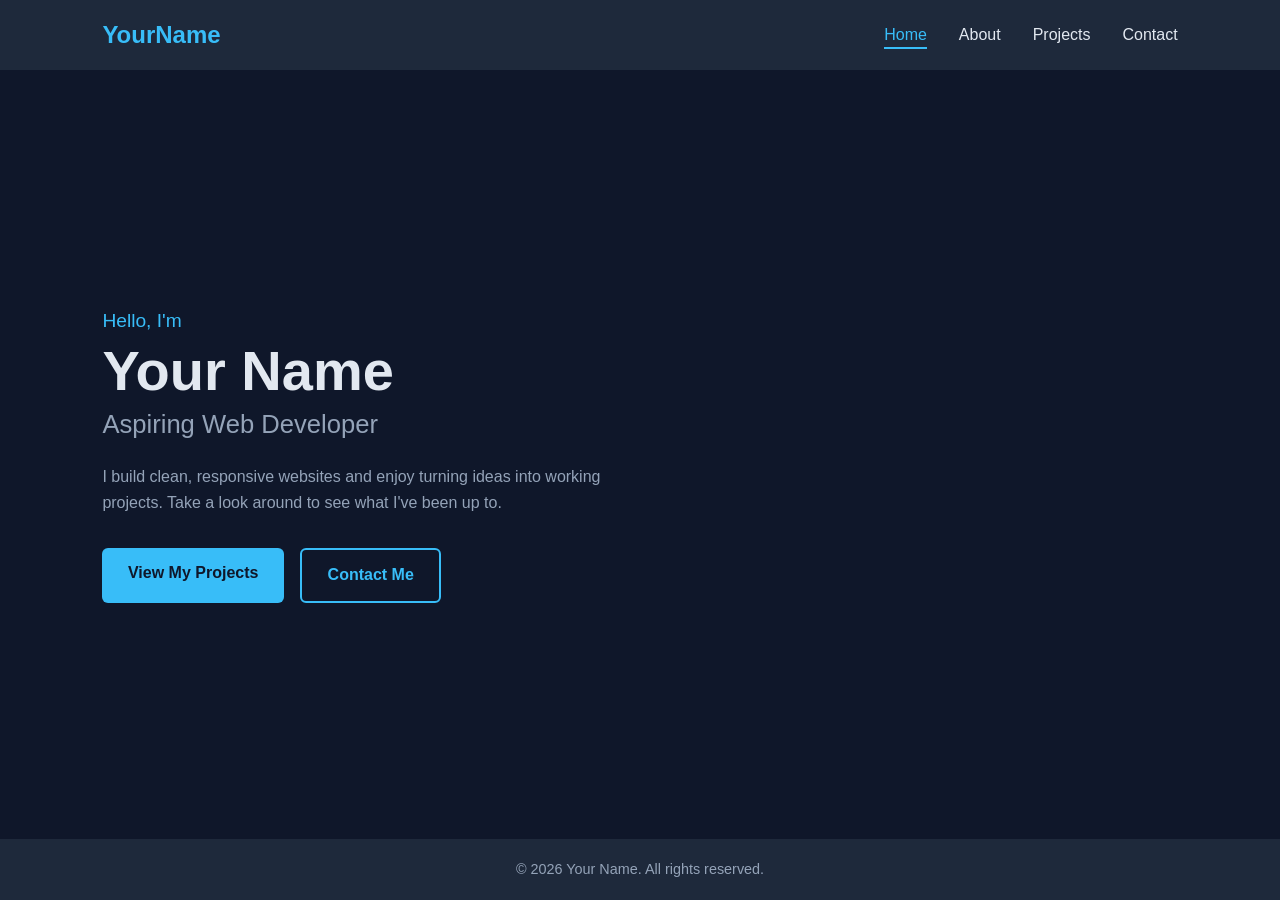
==== index.html @ 4b64e8c6 "Initial commit" ====
<!DOCTYPE html>
<html lang="en">
<head>
  <meta charset="UTF-8">
  <meta name="viewport" content="width=device-width, initial-scale=1.0">
  <title>Your Name | Portfolio</title>
  <link rel="stylesheet" href="style.css">
</head>
<body>

  <!-- Navigation bar (copy this same block into every page) -->
  <header class="navbar">
    <a href="index.html" class="logo">YourName</a>
    <nav>
      <ul class="nav-links">
        <li><a href="index.html" class="active">Home</a></li>
        <li><a href="about.html">About</a></li>
        <li><a href="projects.html">Projects</a></li>
        <li><a href="contact.html">Contact</a></li>
      </ul>
    </nav>
  </header>

  <!-- Hero section -->
  <main class="hero">
    <p class="hero-greeting">Hello, I'm</p>
    <h1>Your Name</h1>
    <h2>Aspiring Web Developer</h2>
    <p class="hero-text">
      I build clean, responsive websites and enjoy turning ideas into
      working projects. Take a look around to see what I've been up to.
    </p>
    <div class="hero-buttons">
      <a href="projects.html" class="btn btn-primary">View My Projects</a>
      <a href="contact.html" class="btn btn-outline">Contact Me</a>
    </div>
  </main>

  <footer class="footer">
    <p>&copy; 2026 Your Name. All rights reserved.</p>
  </footer>

</body>
</html>
---- style.css ----
/* ---------- Reset & variables ---------- */
* {
  margin: 0;
  padding: 0;
  box-sizing: border-box;
}

:root {
  --bg: #0f172a;
  --bg-light: #1e293b;
  --text: #e2e8f0;
  --muted: #94a3b8;
  --accent: #38bdf8;
}

body {
  font-family: "Segoe UI", Arial, sans-serif;
  background: var(--bg);
  color: var(--text);
  line-height: 1.6;
  min-height: 100vh;
  display: flex;
  flex-direction: column;
}

a {
  text-decoration: none;
}

/* ---------- Navigation bar ---------- */
.navbar {
  display: flex;
  justify-content: space-between;
  align-items: center;
  padding: 1rem 8%;
  background: var(--bg-light);
  position: sticky;
  top: 0;
  z-index: 10;
}

.logo {
  font-size: 1.5rem;
  font-weight: 700;
  color: var(--accent);
}

.nav-links {
  display: flex;
  list-style: none;
  gap: 2rem;
}

.nav-links a {
  color: var(--text);
  padding-bottom: 4px;
  border-bottom: 2px solid transparent;
  transition: color 0.2s, border-color 0.2s;
}

.nav-links a:hover,
.nav-links a.active {
  color: var(--accent);
  border-color: var(--accent);
}

/* ---------- Hero section ---------- */
.hero {
  flex: 1;
  display: flex;
  flex-direction: column;
  justify-content: center;
  padding: 4rem 8%;
  max-width: 900px;
}

.hero-greeting {
  color: var(--accent);
  font-size: 1.2rem;
}

.hero h1 {
  font-size: 3.5rem;
  line-height: 1.2;
}

.hero h2 {
  font-size: 1.6rem;
  color: var(--muted);
  font-weight: 400;
  margin-bottom: 1.2rem;
}

.hero-text {
  max-width: 550px;
  color: var(--muted);
  margin-bottom: 2rem;
}

.hero-buttons {
  display: flex;
  gap: 1rem;
  flex-wrap: wrap;
}

/* ---------- Buttons ---------- */
.btn {
  padding: 0.8rem 1.6rem;
  border-radius: 6px;
  font-weight: 600;
  transition: transform 0.2s, background 0.2s;
}

.btn:hover {
  transform: translateY(-2px);
}

.btn-primary {
  background: var(--accent);
  color: var(--bg);
}

.btn-outline {
  border: 2px solid var(--accent);
  color: var(--accent);
}

.btn-outline:hover {
  background: var(--accent);
  color: var(--bg);
}

/* ---------- Footer ---------- */
.footer {
  text-align: center;
  padding: 1.2rem;
  background: var(--bg-light);
  color: var(--muted);
  font-size: 0.9rem;
}

/* ---------- Responsive ---------- */
@media (max-width: 600px) {
  .navbar {
    flex-direction: column;
    gap: 0.8rem;
  }
  .nav-links {
    gap: 1rem;
  }
  .hero h1 {
    font-size: 2.5rem;
  }
}
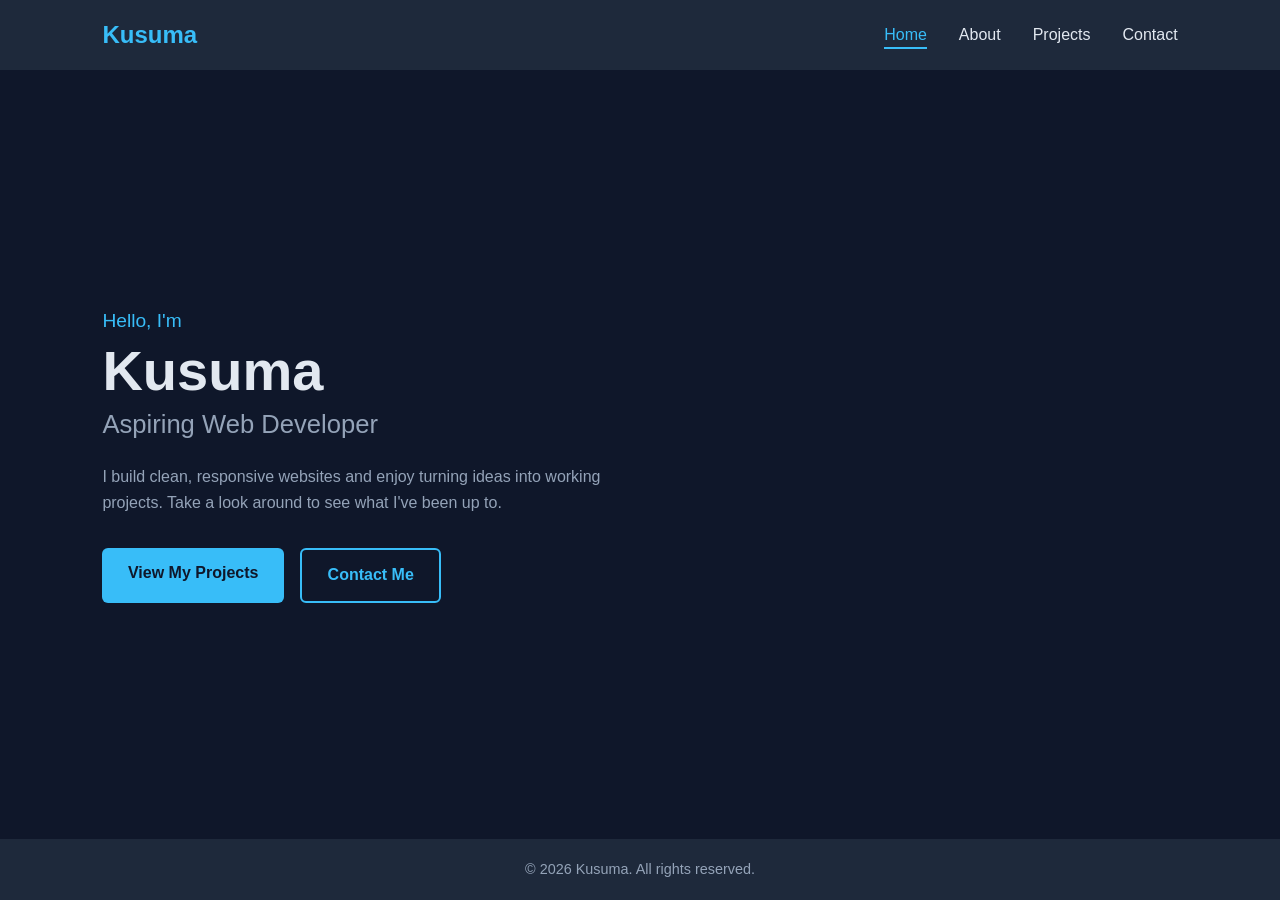
==== commit 5cc28cbc: "title update" ====
--- a/index.html
+++ b/index.html
@@ -3,14 +3,13 @@
 <head>
   <meta charset="UTF-8">
   <meta name="viewport" content="width=device-width, initial-scale=1.0">
-  <title>Your Name | Portfolio</title>
+  <title>Kusuma | Portfolio</title>
   <link rel="stylesheet" href="style.css">
 </head>
 <body>
 
-  <!-- Navigation bar (copy this same block into every page) -->
   <header class="navbar">
-    <a href="index.html" class="logo">YourName</a>
+    <a href="index.html" class="logo">Kusuma</a>
     <nav>
       <ul class="nav-links">
         <li><a href="index.html" class="active">Home</a></li>
@@ -21,10 +20,9 @@
     </nav>
   </header>
 
-  <!-- Hero section -->
   <main class="hero">
     <p class="hero-greeting">Hello, I'm</p>
-    <h1>Your Name</h1>
+    <h1>Kusuma</h1>
     <h2>Aspiring Web Developer</h2>
     <p class="hero-text">
       I build clean, responsive websites and enjoy turning ideas into
@@ -37,8 +35,8 @@
   </main>
 
   <footer class="footer">
-    <p>&copy; 2026 Your Name. All rights reserved.</p>
+    <p>&copy; 2026 Kusuma. All rights reserved.</p>
   </footer>
 
 </body>
-</html>+</html>
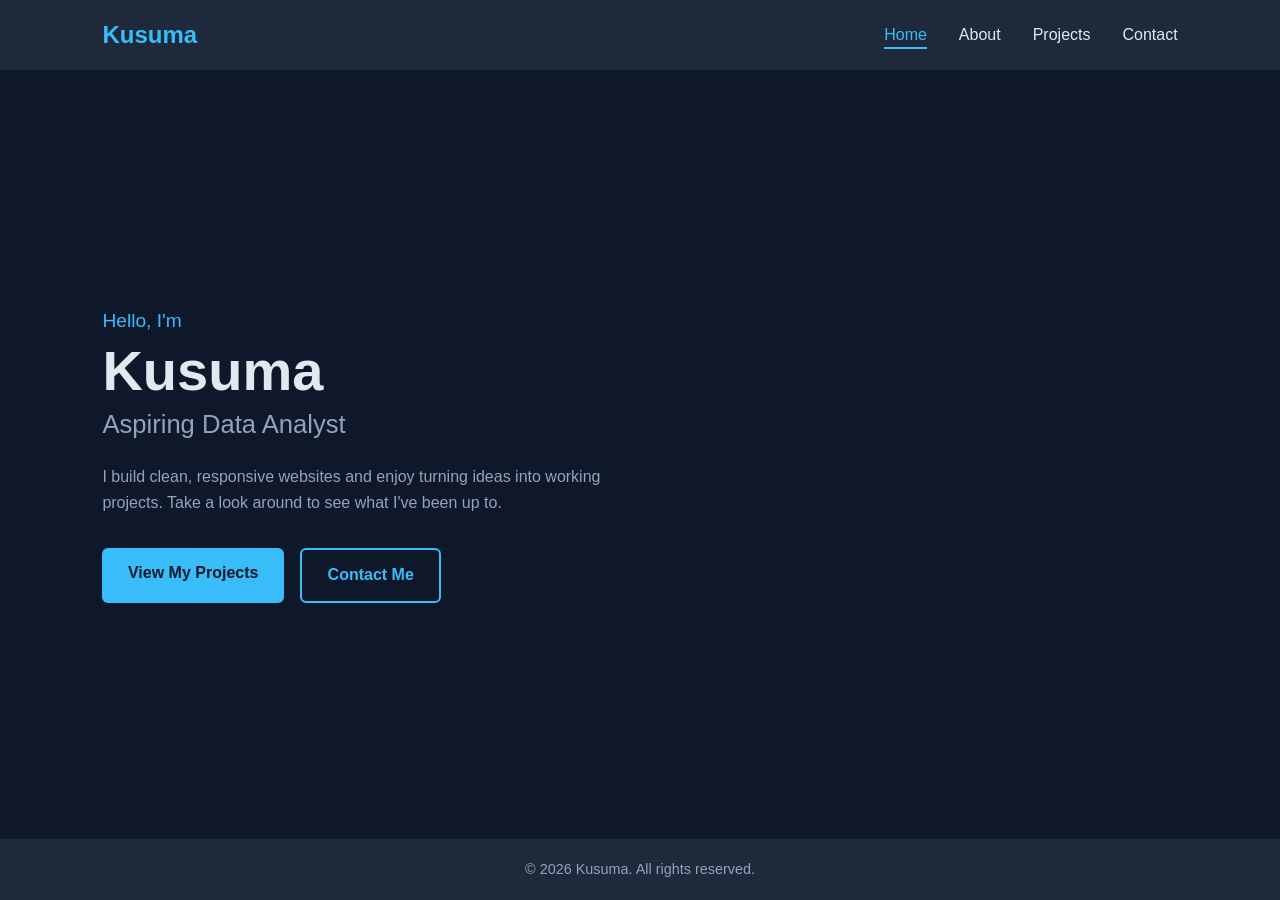
==== commit 8dbe6022: "My local updates" ====
--- a/index.html
+++ b/index.html
@@ -7,6 +7,7 @@
   <link rel="stylesheet" href="style.css">
 </head>
 <body>
+
 
   <header class="navbar">
     <a href="index.html" class="logo">Kusuma</a>
@@ -20,10 +21,11 @@
     </nav>
   </header>
 
+
   <main class="hero">
     <p class="hero-greeting">Hello, I'm</p>
     <h1>Kusuma</h1>
-    <h2>Aspiring Web Developer</h2>
+    <h2>Aspiring Data Analyst</h2>
     <p class="hero-text">
       I build clean, responsive websites and enjoy turning ideas into
       working projects. Take a look around to see what I've been up to.
@@ -39,4 +41,4 @@
   </footer>
 
 </body>
-</html>
+</html>
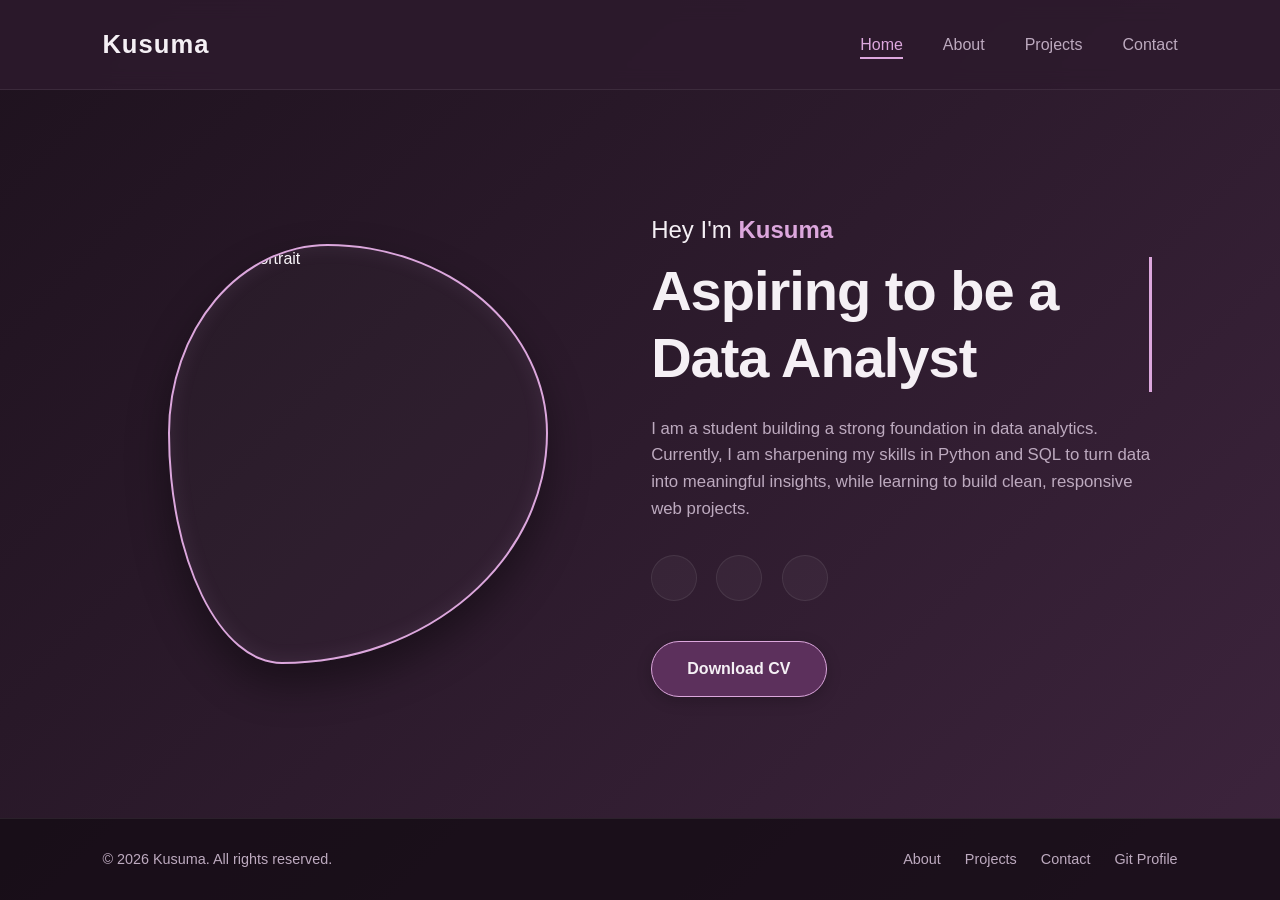
==== commit 50a9d29d: "Update home page layout with design" ====
--- a/index.html
+++ b/index.html
@@ -5,10 +5,12 @@
   <meta name="viewport" content="width=device-width, initial-scale=1.0">
   <title>Kusuma | Portfolio</title>
   <link rel="stylesheet" href="style.css">
+  
+  <link rel="stylesheet" href="https://cloudflare.com">
 </head>
 <body>
 
-
+  
   <header class="navbar">
     <a href="index.html" class="logo">Kusuma</a>
     <nav>
@@ -21,23 +23,51 @@
     </nav>
   </header>
 
+  
+  <main class="hero-container">
+    
+    
+    <div class="avatar-side">
+      <div class="blob-frame">
+        
+        <img src="https://unsplash.com" alt="Kusuma Portrait">
+      </div>
+    </div>
 
-  <main class="hero">
-    <p class="hero-greeting">Hello, I'm</p>
-    <h1>Kusuma</h1>
-    <h2>Aspiring Data Analyst</h2>
-    <p class="hero-text">
-      I build clean, responsive websites and enjoy turning ideas into
-      working projects. Take a look around to see what I've been up to.
-    </p>
-    <div class="hero-buttons">
-      <a href="projects.html" class="btn btn-primary">View My Projects</a>
-      <a href="contact.html" class="btn btn-outline">Contact Me</a>
+    
+    <div class="content-side">
+      <p class="hero-greeting">Hey I'm <span>Kusuma</span></p>
+      <h1 class="typing-text">Aspiring to be a Data Analyst</h1>
+      
+      <p class="hero-text">
+        I am a student building a strong foundation in data analytics. Currently, I am sharpening my skills in Python and SQL to turn data into meaningful insights, while learning to build clean, responsive web projects.
+      </p>
+
+      
+      <div class="social-links">
+        <a href="https://github.com" target="_blank" class="social-icon" title="GitHub"><i class="fab fa-github"></i></a>
+        <a href="mailto:your.email@example.com" class="social-icon" title="Email"><i class="fas fa-envelope"></i></a>
+        <a href="https://linkedin.com" target="_blank" class="social-icon" title="LinkedIn"><i class="fab fa-linkedin-in"></i></a>
+      </div>
+
+      <div class="hero-buttons">
+        <a href="projects.html" class="btn btn-primary">Download CV</a>
+      </div>
     </div>
+
   </main>
 
+  
   <footer class="footer">
-    <p>&copy; 2026 Kusuma. All rights reserved.</p>
+    <div class="footer-content">
+      <p>&copy; 2026 Kusuma. All rights reserved.</p>
+      <div class="quick-links">
+        <a href="about.html">About</a>
+        <a href="projects.html">Projects</a>
+        <a href="contact.html">Contact</a>
+        <a href="https://github.com" target="_blank">Git Profile</a>
+      </div>
+    </div>
   </footer>
 
 </body>
--- a/style.css
+++ b/style.css
@@ -1,4 +1,4 @@
-/* ---------- Reset & variables ---------- */
+
 * {
   margin: 0;
   padding: 0;
@@ -6,149 +6,299 @@
 }
 
 :root {
-  --bg: #0f172a;
-  --bg-light: #1e293b;
-  --text: #e2e8f0;
-  --muted: #94a3b8;
-  --accent: #38bdf8;
+  --bg-gradient: linear-gradient(135deg, #1e121e 0%, #2d1b2d 50%, #3d243d 100%);
+  --navbar-bg: rgba(45, 27, 45, 0.85);
+  --text-primary: #f5f0f5;
+  --text-muted: #bdaabf;
+  --accent: #dca7dd; 
+  --accent-dark: #5c305c;
+  --glass-bg: rgba(255, 255, 255, 0.04);
+  --glass-border: rgba(255, 255, 255, 0.08);
 }
 
 body {
   font-family: "Segoe UI", Arial, sans-serif;
-  background: var(--bg);
-  color: var(--text);
+  background: var(--bg-gradient);
+  color: var(--text-primary);
   line-height: 1.6;
   min-height: 100vh;
   display: flex;
   flex-direction: column;
+  overflow-x: hidden;
 }
 
 a {
   text-decoration: none;
 }
 
-/* ---------- Navigation bar ---------- */
+
 .navbar {
   display: flex;
   justify-content: space-between;
   align-items: center;
-  padding: 1rem 8%;
-  background: var(--bg-light);
+  padding: 1.5rem 8%;
+  background: var(--navbar-bg);
+  backdrop-filter: blur(10px);
   position: sticky;
   top: 0;
-  z-index: 10;
+  z-index: 100;
+  border-bottom: 1px solid var(--glass-border);
 }
 
 .logo {
-  font-size: 1.5rem;
+  font-size: 1.6rem;
   font-weight: 700;
-  color: var(--accent);
+  color: var(--text-primary);
+  letter-spacing: 1px;
 }
 
 .nav-links {
   display: flex;
   list-style: none;
-  gap: 2rem;
+  gap: 2.5rem;
 }
 
 .nav-links a {
-  color: var(--text);
-  padding-bottom: 4px;
-  border-bottom: 2px solid transparent;
-  transition: color 0.2s, border-color 0.2s;
+  color: var(--text-muted);
+  font-weight: 500;
+  padding-bottom: 6px;
+  position: relative;
+  transition: color 0.3s;
+}
+
+.nav-links a::after {
+  content: '';
+  position: absolute;
+  width: 0;
+  height: 2px;
+  bottom: 0;
+  left: 0;
+  background-color: var(--accent);
+  transition: width 0.3s ease;
+}
+
+.nav-links a:hover::after,
+.nav-links a.active::after {
+  width: 100%;
 }
 
 .nav-links a:hover,
 .nav-links a.active {
   color: var(--accent);
-  border-color: var(--accent);
-}
-
-/* ---------- Hero section ---------- */
-.hero {
+
+}
+
+
+.hero-container {
   flex: 1;
+  display: grid;
+  grid-template-columns: 1.1fr 1.2fr;
+  align-items: center;
+  gap: 4rem;
+  padding: 2rem 10%;
+  max-width: 1400px;
+  margin: 0 auto;
+}
+
+
+.avatar-side {
+  display: flex;
+  justify-content: center;
+  align-items: center;
+}
+
+.blob-frame {
+  width: 380px;
+  height: 420px;
+  background: rgba(255, 255, 255, 0.02);
+  border: 2px solid var(--accent);
+  
+  border-radius: 42% 58% 70% 30% / 45% 45% 55% 55%;
+  overflow: hidden;
+  display: flex;
+  justify-content: center;
+  align-items: center;
+  box-shadow: 0 20px 40px rgba(0, 0, 0, 0.4), inset 0 0 20px rgba(220, 167, 221, 0.1);
+  animation: morphingBlob 12s ease-in-out infinite alternate;
+}
+
+.blob-frame img {
+  width: 100%;
+  height: 100%;
+  object-fit: cover;
+  filter: grayscale(15%) contrast(105%);
+}
+
+
+.content-side {
   display: flex;
   flex-direction: column;
   justify-content: center;
-  padding: 4rem 8%;
-  max-width: 900px;
+
 }
 
 .hero-greeting {
+  font-size: 1.5rem;
+  color: var(--text-primary);
+  margin-bottom: 0.5rem;
+  font-weight: 400;
+}
+
+.hero-greeting span {
+  font-weight: 700;
   color: var(--accent);
+  
+}
+
+.content-side h1 {
+  font-size: 3.5rem;
+  font-weight: 700;
+  line-height: 1.2;
+  margin-bottom: 1.5rem;
+  letter-spacing: -1px;
+}
+
+
+.typing-text {
+  position: relative;
+  display: inline-block;
+  border-right: 3px solid var(--accent);
+  animation: blinkCursor 0.8s step-end infinite;
+  padding-right: 4px;
+}
+
+.hero-text {
+  color: var(--text-muted);
+  font-size: 1.05rem;
+  margin-bottom: 2rem;
+  max-width: 580px;
+}
+
+
+.social-links {
+  display: flex;
+  gap: 1.2rem;
+  margin-bottom: 2.5rem;
+}
+
+.social-icon {
+  width: 46px;
+  height: 46px;
+  border-radius: 50%;
+  background: var(--glass-bg);
+  border: 1px solid var(--glass-border);
+  color: var(--text-primary);
+  display: flex;
+  justify-content: center;
+  align-items: center;
   font-size: 1.2rem;
-}
-
-.hero h1 {
-  font-size: 3.5rem;
-  line-height: 1.2;
-}
-
-.hero h2 {
-  font-size: 1.6rem;
-  color: var(--muted);
-  font-weight: 400;
-  margin-bottom: 1.2rem;
-}
-
-.hero-text {
-  max-width: 550px;
-  color: var(--muted);
-  margin-bottom: 2rem;
-}
-
-.hero-buttons {
-  display: flex;
+  transition: all 0.3s cubic-bezier(0.175, 0.885, 0.32, 1.275);
+}
+
+.social-icon:hover {
+  background: var(--accent);
+  color: #1e121e;
+  transform: translateY(-4px);
+  box-shadow: 0 8px 20px rgba(220, 167, 221, 0.25);
+}
+
+
+.btn {
+  display: inline-block;
+  padding: 0.9rem 2.2rem;
+  border-radius: 50px; 
+  font-weight: 600;
+  font-size: 1rem;
+  transition: all 0.3s ease;
+  cursor: pointer;
+}
+
+.btn-primary {
+  background: var(--accent-dark);
+  color: var(--text-primary);
+  border: 1px solid var(--accent);
+  box-shadow: 0 4px 15px rgba(0, 0, 0, 0.2);
+}
+
+.btn-primary:hover {
+  background: var(--accent);
+  color: #1e121e;
+  transform: translateY(-2px);
+}
+
+
+.footer {
+  background: rgba(20, 12, 20, 0.8);
+  padding: 1.8rem 8%;
+  border-top: 1px solid var(--glass-border);
+  margin-top: auto;
+}
+
+.footer-content {
+  display: flex;
+  justify-content: space-between;
+  align-items: center;
+  max-width: 1400px;
+  margin: 0 auto;
+  flex-wrap: wrap;
   gap: 1rem;
-  flex-wrap: wrap;
-}
-
-/* ---------- Buttons ---------- */
-.btn {
-  padding: 0.8rem 1.6rem;
-  border-radius: 6px;
-  font-weight: 600;
-  transition: transform 0.2s, background 0.2s;
-}
-
-.btn:hover {
-  transform: translateY(-2px);
-}
-
-.btn-primary {
-  background: var(--accent);
-  color: var(--bg);
-}
-
-.btn-outline {
-  border: 2px solid var(--accent);
+}
+
+.footer p {
+  color: var(--text-muted);
+  font-size: 0.9rem;
+}
+
+.quick-links {
+  display: flex;
+  gap: 1.5rem;
+}
+
+.quick-links a {
+  color: var(--text-muted);
+  font-size: 0.9rem;
+  transition: color 0.2s ease;
+}
+
+.quick-links a:hover {
   color: var(--accent);
 }
 
-.btn-outline:hover {
-  background: var(--accent);
-  color: var(--bg);
-}
-
-/* ---------- Footer ---------- */
-.footer {
-  text-align: center;
-  padding: 1.2rem;
-  background: var(--bg-light);
-  color: var(--muted);
-  font-size: 0.9rem;
-}
-
-/* ---------- Responsive ---------- */
-@media (max-width: 600px) {
+
+@keyframes morphingBlob {
+  0% { border-radius: 42% 58% 70% 30% / 45% 45% 55% 55%; }
+  100% { border-radius: 70% 30% 52% 48% / 60% 40% 60% 40%; }
+}
+
+@keyframes blinkCursor {
+  from, to { border-color: transparent }
+  50% { border-color: var(--accent); }
+}
+
+
+@media (max-width: 968px) {
+  .hero-container {
+    grid-template-columns: 1fr;
+    text-align: center;
+    gap: 2rem;
+    padding-top: 4rem;
+  }
+  .avatar-side {
+    order: -1; 
+  }
+  .blob-frame {
+    width: 290px;
+    height: 320px;
+  }
+  .content-side {
+    align-items: center;
+  }
   .navbar {
     flex-direction: column;
-    gap: 0.8rem;
-  }
-  .nav-links {
     gap: 1rem;
   }
-  .hero h1 {
-    font-size: 2.5rem;
-  }
-}+  .footer-content {
+    flex-direction: column;
+    text-align: center;
+  }
+}
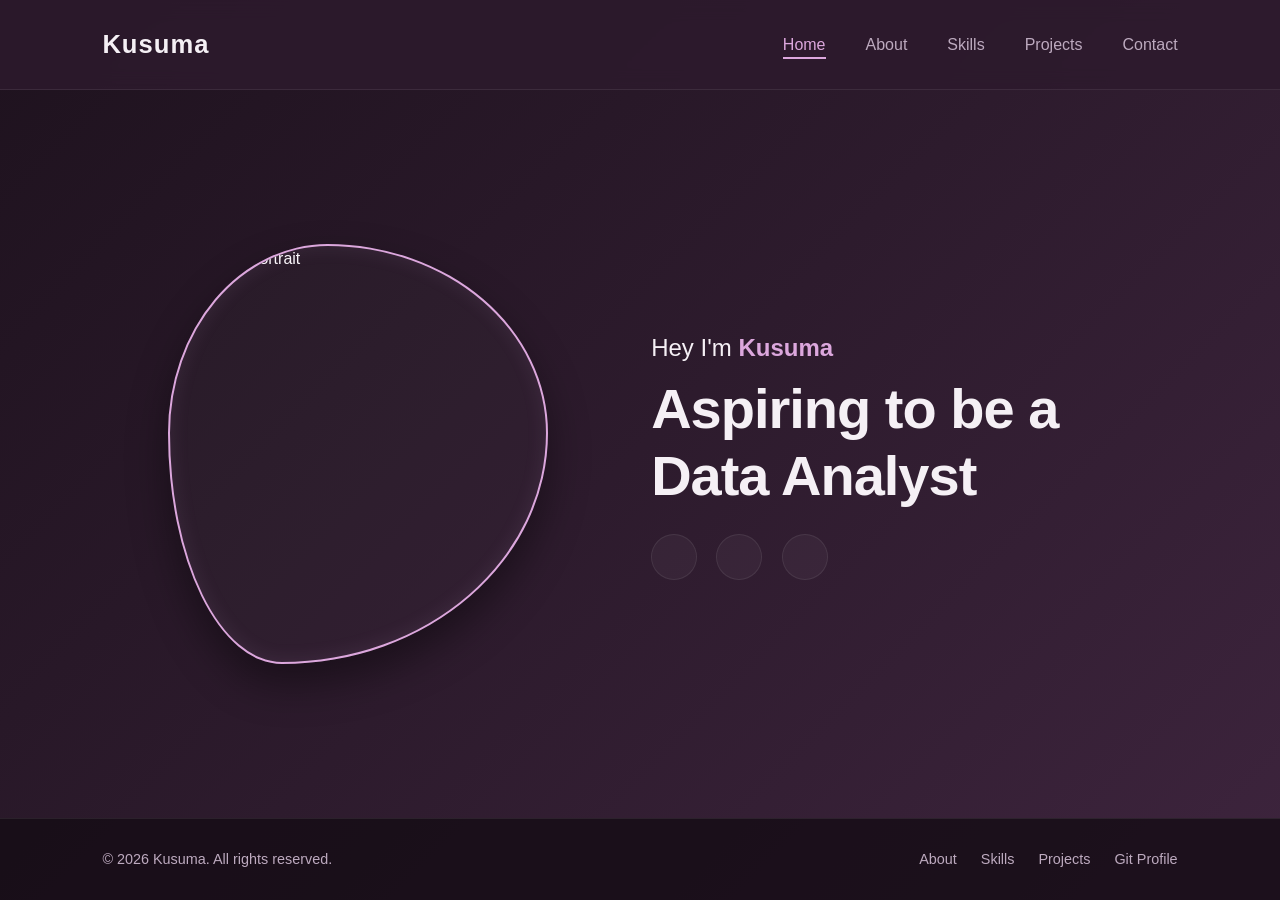
==== commit bd6fd1b6: "made changes on navigation bar" ====
--- a/index.html
+++ b/index.html
@@ -5,70 +5,55 @@
   <meta name="viewport" content="width=device-width, initial-scale=1.0">
   <title>Kusuma | Portfolio</title>
   <link rel="stylesheet" href="style.css">
-  
   <link rel="stylesheet" href="https://cloudflare.com">
 </head>
 <body>
 
-  
   <header class="navbar">
     <a href="index.html" class="logo">Kusuma</a>
     <nav>
       <ul class="nav-links">
         <li><a href="index.html" class="active">Home</a></li>
         <li><a href="about.html">About</a></li>
+        <li><a href="skills.html">Skills</a></li>
         <li><a href="projects.html">Projects</a></li>
         <li><a href="contact.html">Contact</a></li>
       </ul>
     </nav>
   </header>
 
-  
   <main class="hero-container">
-    
     
     <div class="avatar-side">
       <div class="blob-frame">
-        
         <img src="https://unsplash.com" alt="Kusuma Portrait">
       </div>
     </div>
 
-    
     <div class="content-side">
       <p class="hero-greeting">Hey I'm <span>Kusuma</span></p>
-      <h1 class="typing-text">Aspiring to be a Data Analyst</h1>
-      
-      <p class="hero-text">
-        I am a student building a strong foundation in data analytics. Currently, I am sharpening my skills in Python and SQL to turn data into meaningful insights, while learning to build clean, responsive web projects.
-      </p>
-
+      <h1>Aspiring to be a Data Analyst</h1>
       
       <div class="social-links">
         <a href="https://github.com" target="_blank" class="social-icon" title="GitHub"><i class="fab fa-github"></i></a>
         <a href="mailto:your.email@example.com" class="social-icon" title="Email"><i class="fas fa-envelope"></i></a>
         <a href="https://linkedin.com" target="_blank" class="social-icon" title="LinkedIn"><i class="fab fa-linkedin-in"></i></a>
       </div>
-
-      <div class="hero-buttons">
-        <a href="projects.html" class="btn btn-primary">Download CV</a>
-      </div>
     </div>
 
   </main>
 
-  
   <footer class="footer">
     <div class="footer-content">
       <p>&copy; 2026 Kusuma. All rights reserved.</p>
       <div class="quick-links">
         <a href="about.html">About</a>
+        <a href="skills.html">Skills</a>
         <a href="projects.html">Projects</a>
-        <a href="contact.html">Contact</a>
         <a href="https://github.com" target="_blank">Git Profile</a>
       </div>
     </div>
   </footer>
 
 </body>
-</html>+</html>
--- a/style.css
+++ b/style.css
@@ -1,4 +1,3 @@
-
 * {
   margin: 0;
   padding: 0;
@@ -31,7 +30,6 @@
   text-decoration: none;
 }
 
-
 .navbar {
   display: flex;
   justify-content: space-between;
@@ -85,9 +83,7 @@
 .nav-links a:hover,
 .nav-links a.active {
   color: var(--accent);
-
-}
-
+}
 
 .hero-container {
   flex: 1;
@@ -99,7 +95,6 @@
   max-width: 1400px;
   margin: 0 auto;
 }
-
 
 .avatar-side {
   display: flex;
@@ -112,7 +107,6 @@
   height: 420px;
   background: rgba(255, 255, 255, 0.02);
   border: 2px solid var(--accent);
-  
   border-radius: 42% 58% 70% 30% / 45% 45% 55% 55%;
   overflow: hidden;
   display: flex;
@@ -129,12 +123,10 @@
   filter: grayscale(15%) contrast(105%);
 }
 
-
 .content-side {
   display: flex;
   flex-direction: column;
   justify-content: center;
-
 }
 
 .hero-greeting {
@@ -147,7 +139,6 @@
 .hero-greeting span {
   font-weight: 700;
   color: var(--accent);
-  
 }
 
 .content-side h1 {
@@ -158,27 +149,9 @@
   letter-spacing: -1px;
 }
 
-
-.typing-text {
-  position: relative;
-  display: inline-block;
-  border-right: 3px solid var(--accent);
-  animation: blinkCursor 0.8s step-end infinite;
-  padding-right: 4px;
-}
-
-.hero-text {
-  color: var(--text-muted);
-  font-size: 1.05rem;
-  margin-bottom: 2rem;
-  max-width: 580px;
-}
-
-
 .social-links {
   display: flex;
   gap: 1.2rem;
-  margin-bottom: 2.5rem;
 }
 
 .social-icon {
@@ -202,31 +175,6 @@
   box-shadow: 0 8px 20px rgba(220, 167, 221, 0.25);
 }
 
-
-.btn {
-  display: inline-block;
-  padding: 0.9rem 2.2rem;
-  border-radius: 50px; 
-  font-weight: 600;
-  font-size: 1rem;
-  transition: all 0.3s ease;
-  cursor: pointer;
-}
-
-.btn-primary {
-  background: var(--accent-dark);
-  color: var(--text-primary);
-  border: 1px solid var(--accent);
-  box-shadow: 0 4px 15px rgba(0, 0, 0, 0.2);
-}
-
-.btn-primary:hover {
-  background: var(--accent);
-  color: #1e121e;
-  transform: translateY(-2px);
-}
-
-
 .footer {
   background: rgba(20, 12, 20, 0.8);
   padding: 1.8rem 8%;
@@ -264,17 +212,10 @@
   color: var(--accent);
 }
 
-
 @keyframes morphingBlob {
   0% { border-radius: 42% 58% 70% 30% / 45% 45% 55% 55%; }
   100% { border-radius: 70% 30% 52% 48% / 60% 40% 60% 40%; }
 }
-
-@keyframes blinkCursor {
-  from, to { border-color: transparent }
-  50% { border-color: var(--accent); }
-}
-
 
 @media (max-width: 968px) {
   .hero-container {
@@ -284,7 +225,7 @@
     padding-top: 4rem;
   }
   .avatar-side {
-    order: -1; 
+    order: -1;
   }
   .blob-frame {
     width: 290px;
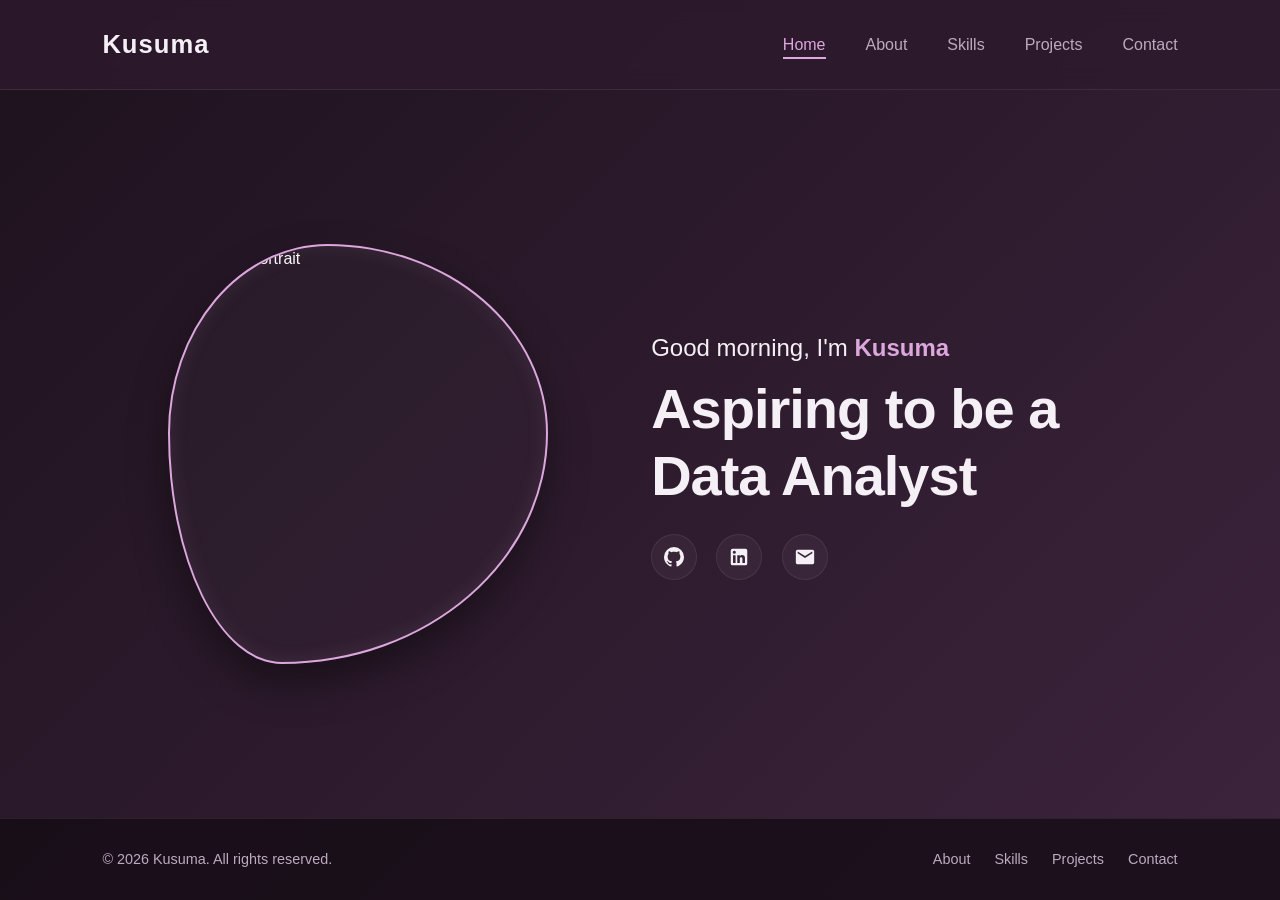
==== commit 37932a62: "add js file and add skill graph with style" ====
--- a/index.html
+++ b/index.html
@@ -5,14 +5,21 @@
   <meta name="viewport" content="width=device-width, initial-scale=1.0">
   <title>Kusuma | Portfolio</title>
   <link rel="stylesheet" href="style.css">
-  <link rel="stylesheet" href="https://cloudflare.com">
 </head>
 <body>
 
   <header class="navbar">
     <a href="index.html" class="logo">Kusuma</a>
+    
+    <!-- Mobile Hamburger Menu Button -->
+    <button class="menu-toggle" id="menuToggle" aria-label="Toggle Menu">
+      <span></span>
+      <span></span>
+      <span></span>
+    </button>
+
     <nav>
-      <ul class="nav-links">
+      <ul class="nav-links" id="navLinks">
         <li><a href="index.html" class="active">Home</a></li>
         <li><a href="about.html">About</a></li>
         <li><a href="skills.html">Skills</a></li>
@@ -31,13 +38,20 @@
     </div>
 
     <div class="content-side">
-      <p class="hero-greeting">Hey I'm <span>Kusuma</span></p>
+      <!-- JavaScript will automatically insert the greeting message here -->
+      <p class="hero-greeting" id="dynamicGreeting">Hello, I'm <span>Kusuma</span></p>
       <h1>Aspiring to be a Data Analyst</h1>
       
       <div class="social-links">
-        <a href="https://github.com" target="_blank" class="social-icon" title="GitHub"><i class="fab fa-github"></i></a>
-        <a href="mailto:your.email@example.com" class="social-icon" title="Email"><i class="fas fa-envelope"></i></a>
-        <a href="https://linkedin.com" target="_blank" class="social-icon" title="LinkedIn"><i class="fab fa-linkedin-in"></i></a>
+        <a href="https://github.com/katherine-kaz" target="_blank" class="social-icon" title="GitHub">
+          <svg viewBox="0 0 24 24" width="24" height="24" fill="currentColor"><path d="M12 2A10 10 0 0 0 2 12c0 4.42 2.87 8.17 6.84 9.5.5.08.66-.23.66-.5v-1.69c-2.77.6-3.36-1.34-3.36-1.34-.46-1.16-1.11-1.47-1.11-1.47-.9-.62.07-.6.07-.6 1 .07 1.53 1.03 1.53 1.03.9 1.52 2.34 1.07 2.91.83.1-.65.35-1.09.63-1.34-2.22-.25-4.55-1.11-4.55-4.92 0-1.11.38-2 1.03-2.71-.1-.25-.45-1.29.1-2.64 0 0 .84-.27 2.75 1.02.79-.22 1.65-.33 2.5-.33.85 0 1.71.11 2.5.33 1.91-1.29 2.75-1.02 2.75-1.02.55 1.35.2 2.39.1 2.64.65.71 1.03 1.6 1.03 2.71 0 3.82-2.34 4.66-4.57 4.91.36.31.69.92.69 1.85V21c0 .27.16.59.67.5C19.14 20.16 22 16.42 22 12A10 10 0 0 0 12 2z"/></svg>
+        </a>
+        <a href="https://www.linkedin.com/in/kusuma-chandra-kumar-57b108388" target="_blank" class="social-icon" title="LinkedIn">
+          <svg viewBox="0 0 24 24" width="22" height="22" fill="currentColor"><path d="M19 3a2 2 0 0 1 2 2v14a2 2 0 0 1-2 2H5a2 2 0 0 1-2-2V5a2 2 0 0 1 2-2h14m-.5 15.5v-5.3a3.26 3.26 0 0 0-3.26-3.26c-.85 0-1.84.52-2.32 1.3v-1.11h-2.79v8.37h2.79v-4.93c0-.77.62-1.4 1.39-1.4a1.4 1.4 0 0 1 1.4 1.4v4.93h2.79M6.88 8.56a1.68 1.68 0 0 0 1.68-1.68c0-.93-.75-1.69-1.68-1.69a1.69 1.69 0 0 0-1.69 1.69c0 .93.76 1.68 1.69 1.68m1.39 9.94v-8.37H5.5v8.37h2.77z"/></svg>
+        </a>
+        <a href="mailto:kazxx662006@gmail.com" class="social-icon" title="Email">
+          <svg viewBox="0 0 24 24" width="22" height="22" fill="currentColor"><path d="M20 4H4c-1.1 0-1.99.9-1.99 2L2 18c0 1.1.9 2 2 2h16c1.1 0 2-.9 2-2V6c0-1.1-.9-2-2-2zm0 4l-8 5-8-5V6l8 5 8-5v2z"/></svg>
+        </a>
       </div>
     </div>
 
@@ -50,10 +64,12 @@
         <a href="about.html">About</a>
         <a href="skills.html">Skills</a>
         <a href="projects.html">Projects</a>
-        <a href="https://github.com" target="_blank">Git Profile</a>
+        <a href="contact.html">Contact</a>
       </div>
     </div>
   </footer>
 
+  <!-- LINKED SCRIPT.JS AT THE BOTTOM -->
+  <script src="script.js"></script>
 </body>
 </html>
--- a/style.css
+++ b/style.css
@@ -243,3 +243,365 @@
     text-align: center;
   }
 }
+/* ---------- About Page Layout ---------- */
+.about-container {
+  flex: 1;
+  display: flex;
+  justify-content: center;
+  align-items: center;
+  padding: 4rem 8%;
+  max-width: 900px;
+  margin: 0 auto;
+  width: 100%;
+}
+
+.about-card {
+  background: var(--glass-bg);
+  border: 1px solid var(--glass-border);
+  border-radius: 16px;
+  padding: 3rem;
+  backdrop-filter: blur(10px);
+  box-shadow: 0 20px 40px rgba(0, 0, 0, 0.3);
+}
+
+.about-card h1 {
+  font-size: 2.8rem;
+  color: var(--accent);
+  margin-bottom: 1.5rem;
+  font-weight: 700;
+}
+
+.about-text {
+  color: var(--text-muted);
+  font-size: 1.1rem;
+  line-height: 1.8;
+  margin-bottom: 1.5rem;
+}
+
+.about-text:last-child {
+  margin-bottom: 0;
+}
+
+@media (max-width: 600px) {
+  .about-card {
+    padding: 2rem 1.5rem;
+  }
+  .about-card h1 {
+    font-size: 2.2rem;
+  }
+}
+/* ---------- Contact Page Styling (Centered & Stylish) ---------- */
+
+@import url('https://googleapis.com');
+
+.contact-container {
+  flex: 1;
+  display: flex;
+  align-items: center;
+  justify-content: center;
+  padding: 4rem 8%;
+  max-width: 1000px;
+  margin: 0 auto;
+  width: 100%;
+  font-family: 'Plus Jakarta Sans', "Segoe UI", sans-serif;
+}
+
+.contact-content-centered {
+  display: flex;
+  flex-direction: column;
+  align-items: center;
+  text-align: center;
+  width: 100%;
+}
+
+.contact-content-centered h1 {
+  font-size: 4.5rem;
+  font-weight: 800;
+  color: var(--accent);
+  margin-bottom: 1rem;
+  letter-spacing: -2px;
+  text-transform: lowercase;
+}
+
+.funny-subheading {
+  font-size: 1.4rem;
+  color: var(--text-muted);
+  font-weight: 400;
+  margin-bottom: 4.5rem;
+  max-width: 600px;
+  line-height: 1.6;
+  letter-spacing: -0.2px;
+}
+
+.contact-list-centered {
+  display: flex;
+  flex-direction: column;
+  gap: 2rem;
+  align-items: flex-start; 
+  margin: 0 auto;
+}
+
+.contact-row {
+  display: flex;
+  align-items: center;
+  gap: 1.5rem;
+  text-decoration: none;
+  transition: transform 0.25s cubic-bezier(0.175, 0.885, 0.32, 1.275);
+}
+
+.contact-row:hover {
+  transform: translateX(10px);
+}
+
+.icon-circle {
+  width: 54px;
+  height: 54px;
+  border-radius: 50%;
+  display: flex;
+  justify-content: center;
+  align-items: center;
+  font-size: 1.5rem;
+  color: #ffffff;
+  box-shadow: 0 8px 24px rgba(0, 0, 0, 0.3);
+  transition: all 0.3s ease;
+}
+
+
+.github-brand { background: #4a284a; border: 2px solid var(--accent); }
+.linkedin-brand { background: #5c305c; border: 2px solid var(--accent); }
+.email-brand { background: #733c73; border: 2px solid var(--accent); }
+
+.contact-row:hover .icon-circle {
+  background: var(--accent);
+  color: #1e121e;
+  box-shadow: 0 0 20px rgba(220, 167, 221, 0.6);
+}
+
+.row-label {
+  color: var(--text-primary);
+  font-size: 1.2rem;
+  font-weight: 500;
+  letter-spacing: -0.3px;
+  padding-bottom: 2px;
+  border-bottom: 2px solid transparent;
+  transition: all 0.25s ease;
+}
+
+.contact-row:hover .row-label {
+  color: var(--accent);
+  border-color: var(--accent);
+}
+
+@media (max-width: 768px) {
+  .contact-content-centered h1 {
+    font-size: 3.2rem;
+  }
+  .funny-subheading {
+    font-size: 1.1rem;
+    margin-bottom: 3rem;
+  }
+  .contact-list-centered {
+    align-items: center;
+  }
+  .contact-row:hover {
+    transform: scale(1.05); /* Scales upward rather than sliding on mobile screens */
+  }
+}
+/* ---------- Mobile Navigation Bar Extensions ---------- */
+.menu-toggle {
+  display: none;
+  flex-direction: column;
+  gap: 6px;
+  background: none;
+  border: none;
+  cursor: pointer;
+  z-index: 110;
+}
+
+.menu-toggle span {
+  display: block;
+  width: 28px;
+  height: 3px;
+  background-color: var(--text-primary);
+  border-radius: 2px;
+  transition: all 0.3s ease;
+}
+
+@media (max-width: 968px) {
+  .menu-toggle {
+    display: flex;
+  }
+
+  .nav-links {
+    position: fixed;
+    top: 0;
+    right: -100%;
+    width: 70%;
+    height: 100vh;
+    background: #1e121e;
+    flex-direction: column;
+    justify-content: center;
+    align-items: center;
+    gap: 3rem;
+    transition: right 0.4s cubic-bezier(0.1, 1, 0.1, 1);
+    box-shadow: -10px 0 30px rgba(0, 0, 0, 0.5);
+    border-left: 1px solid var(--glass-border);
+  }
+
+  .nav-links.mobile-active {
+    right: 0;
+  }
+
+  /* Hamburger to 'X' animation morphing */
+  .toggle-transform span:nth-child(1) {
+    transform: translateY(9px) rotate(45deg);
+    background-color: var(--accent);
+  }
+  .toggle-transform span:nth-child(2) {
+    opacity: 0;
+  }
+  .toggle-transform span:nth-child(3) {
+    transform: translateY(-9px) rotate(-45deg);
+    background-color: var(--accent);
+  }
+}
+/* ---------- Premium Data Analyst Skills Charts ---------- */
+.skills-page-container {
+  flex: 1;
+  padding: 4rem 4%;
+  max-width: 1400px;
+  margin: 0 auto;
+  width: 100%;
+}
+
+.skills-intro {
+  text-align: center;
+  margin-bottom: 4rem;
+}
+
+.skills-intro h1 {
+  font-size: 3.5rem;
+  font-weight: 800;
+  color: var(--accent);
+  letter-spacing: -1px;
+  margin-bottom: 1rem;
+}
+
+.skills-intro p {
+  color: var(--text-muted);
+  font-size: 1.2rem;
+  max-width: 600px;
+  margin: 0 auto;
+  line-height: 1.6;
+}
+
+.charts-grid {
+  display: grid;
+  grid-template-columns: repeat(auto-fit, minmax(500px, 1fr));
+  gap: 3rem;
+}
+
+.chart-card {
+  background: var(--glass-bg);
+  border: 1px solid var(--glass-border);
+  border-radius: 20px;
+  padding: 3rem 2rem;
+  backdrop-filter: blur(10px);
+  box-shadow: 0 20px 40px rgba(0, 0, 0, 0.2);
+  width: 100%;
+}
+
+.chart-card h2 {
+  font-size: 1.3rem;
+  color: var(--text-primary);
+  margin-bottom: 3.5rem;
+  font-weight: 600;
+  letter-spacing: 0.5px;
+}
+
+.bar-chart {
+  display: flex;
+  justify-content: space-between;
+  align-items: flex-end;
+  height: 280px;
+  border-bottom: 2px solid var(--glass-border);
+  padding-bottom: 15px;
+  gap: 10px;
+}
+
+.chart-column {
+  display: flex;
+  flex-direction: column;
+  align-items: center;
+  flex: 1;
+  height: 100%;
+  justify-content: flex-end;
+  min-width: 0; 
+}
+
+.bar-wrapper {
+  width: 100%;
+  height: 100%;
+  display: flex;
+  align-items: flex-end;
+  justify-content: center;
+}
+
+.bar-fill {
+  width: 28px;
+  height: 25px; 
+  background: var(--accent-dark);
+  border: 1px solid var(--accent);
+  border-radius: 6px 6px 0 0;
+  transition: height 0.6s cubic-bezier(0.25, 1, 0.5, 1), background 0.3s;
+}
+
+.chart-column:hover .bar-fill {
+  height: var(--bar-height);
+  background: var(--accent);
+  box-shadow: 0 0 15px rgba(220, 167, 221, 0.4);
+}
+
+.bar-label {
+  margin-top: 20px;
+  color: var(--text-muted);
+  font-size: 0.85rem;
+  font-weight: 500;
+  text-align: center;
+  white-space: nowrap;
+  transition: color 0.3s;
+  display: block;
+}
+
+/* Rotates the longer text labels downward safely so they never squish together */
+.chart-card:nth-child(2) .bar-label {
+  white-space: normal;
+  font-size: 0.8rem;
+  line-height: 1.2;
+  word-wrap: break-word;
+}
+
+.chart-column:hover .bar-label {
+  color: var(--text-primary);
+}
+
+@media (max-width: 1200px) {
+  .charts-grid {
+    grid-template-columns: 1fr;
+  }
+}
+
+@media (max-width: 600px) {
+  .skills-intro h1 {
+    font-size: 2.5rem;
+  }
+  .bar-chart {
+    height: 220px;
+  }
+  .bar-fill {
+    width: 18px;
+  }
+  .bar-label {
+    font-size: 0.75rem;
+  }
+}
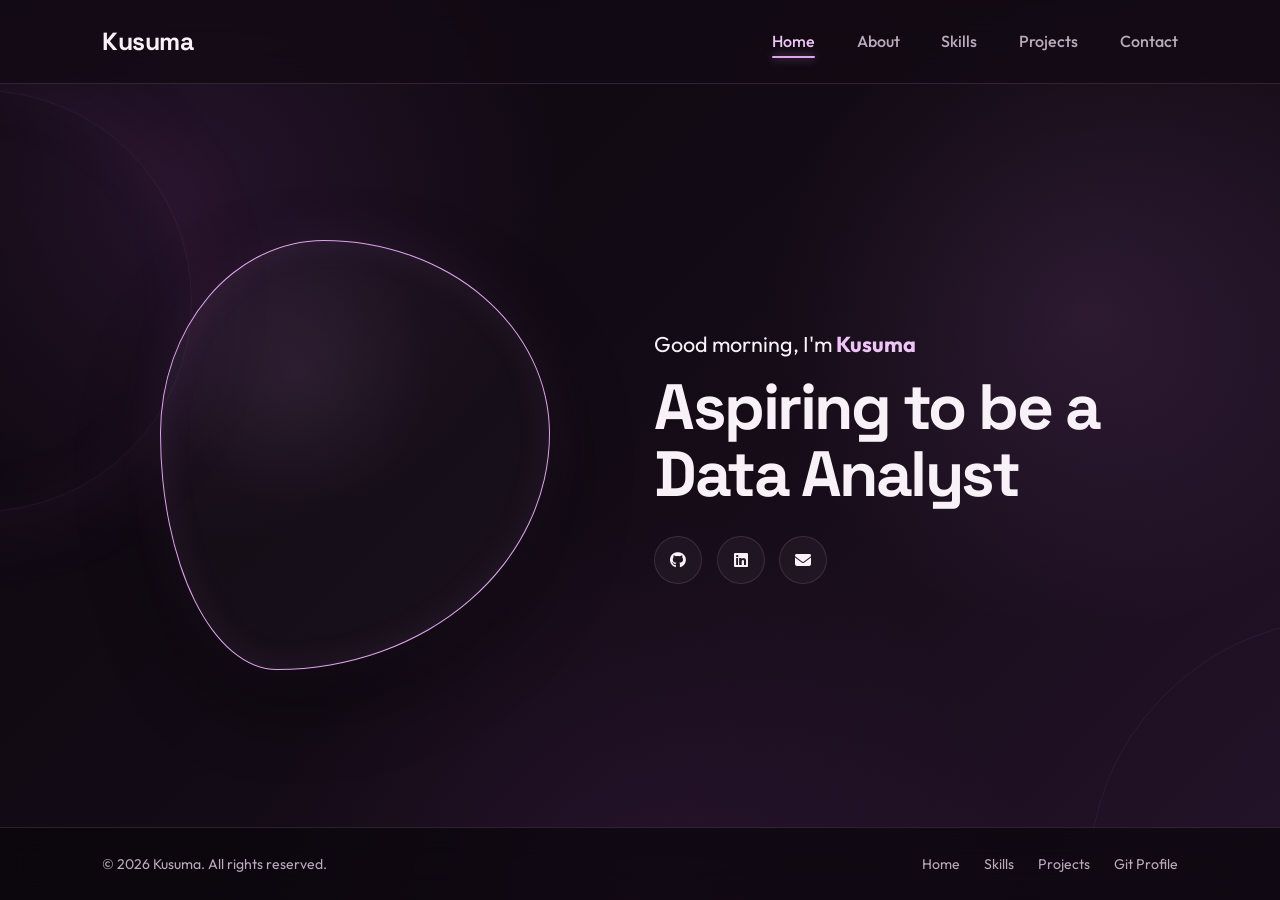
==== commit 8edce456: "change in font and background with image file" ====
--- a/index.html
+++ b/index.html
@@ -5,18 +5,18 @@
   <meta name="viewport" content="width=device-width, initial-scale=1.0">
   <title>Kusuma | Portfolio</title>
   <link rel="stylesheet" href="style.css">
+  <link rel="stylesheet" href="https://cdnjs.cloudflare.com/ajax/libs/font-awesome/6.5.1/css/all.min.css">
 </head>
 <body>
 
   <header class="navbar">
     <a href="index.html" class="logo">Kusuma</a>
-    
-    <!-- Mobile Hamburger Menu Button -->
-    <button class="menu-toggle" id="menuToggle" aria-label="Toggle Menu">
+
+    <div class="menu-toggle" id="menuToggle">
       <span></span>
       <span></span>
       <span></span>
-    </button>
+    </div>
 
     <nav>
       <ul class="nav-links" id="navLinks">
@@ -30,28 +30,42 @@
   </header>
 
   <main class="hero-container">
-    
+
     <div class="avatar-side">
       <div class="blob-frame">
-        <img src="https://unsplash.com" alt="Kusuma Portrait">
+        <img src="profile.png" alt="Kusuma Portrait">
       </div>
     </div>
 
     <div class="content-side">
-      <!-- JavaScript will automatically insert the greeting message here -->
-      <p class="hero-greeting" id="dynamicGreeting">Hello, I'm <span>Kusuma</span></p>
+      <p class="hero-greeting" id="dynamicGreeting">
+        Hello, I'm <span>Kusuma</span>
+      </p>
+
       <h1>Aspiring to be a Data Analyst</h1>
-      
+
       <div class="social-links">
-        <a href="https://github.com/katherine-kaz" target="_blank" class="social-icon" title="GitHub">
-          <svg viewBox="0 0 24 24" width="24" height="24" fill="currentColor"><path d="M12 2A10 10 0 0 0 2 12c0 4.42 2.87 8.17 6.84 9.5.5.08.66-.23.66-.5v-1.69c-2.77.6-3.36-1.34-3.36-1.34-.46-1.16-1.11-1.47-1.11-1.47-.9-.62.07-.6.07-.6 1 .07 1.53 1.03 1.53 1.03.9 1.52 2.34 1.07 2.91.83.1-.65.35-1.09.63-1.34-2.22-.25-4.55-1.11-4.55-4.92 0-1.11.38-2 1.03-2.71-.1-.25-.45-1.29.1-2.64 0 0 .84-.27 2.75 1.02.79-.22 1.65-.33 2.5-.33.85 0 1.71.11 2.5.33 1.91-1.29 2.75-1.02 2.75-1.02.55 1.35.2 2.39.1 2.64.65.71 1.03 1.6 1.03 2.71 0 3.82-2.34 4.66-4.57 4.91.36.31.69.92.69 1.85V21c0 .27.16.59.67.5C19.14 20.16 22 16.42 22 12A10 10 0 0 0 12 2z"/></svg>
+
+        <a href="https://github.com/katherine-kaz"
+           target="_blank"
+           class="social-icon"
+           aria-label="GitHub">
+          <i class="fab fa-github"></i>
         </a>
-        <a href="https://www.linkedin.com/in/kusuma-chandra-kumar-57b108388" target="_blank" class="social-icon" title="LinkedIn">
-          <svg viewBox="0 0 24 24" width="22" height="22" fill="currentColor"><path d="M19 3a2 2 0 0 1 2 2v14a2 2 0 0 1-2 2H5a2 2 0 0 1-2-2V5a2 2 0 0 1 2-2h14m-.5 15.5v-5.3a3.26 3.26 0 0 0-3.26-3.26c-.85 0-1.84.52-2.32 1.3v-1.11h-2.79v8.37h2.79v-4.93c0-.77.62-1.4 1.39-1.4a1.4 1.4 0 0 1 1.4 1.4v4.93h2.79M6.88 8.56a1.68 1.68 0 0 0 1.68-1.68c0-.93-.75-1.69-1.68-1.69a1.69 1.69 0 0 0-1.69 1.69c0 .93.76 1.68 1.69 1.68m1.39 9.94v-8.37H5.5v8.37h2.77z"/></svg>
+
+        <a href="https://www.linkedin.com/in/kusuma-chandra-kumar-57b108388"
+           target="_blank"
+           class="social-icon"
+           aria-label="LinkedIn">
+          <i class="fab fa-linkedin"></i>
         </a>
-        <a href="mailto:kazxx662006@gmail.com" class="social-icon" title="Email">
-          <svg viewBox="0 0 24 24" width="22" height="22" fill="currentColor"><path d="M20 4H4c-1.1 0-1.99.9-1.99 2L2 18c0 1.1.9 2 2 2h16c1.1 0 2-.9 2-2V6c0-1.1-.9-2-2-2zm0 4l-8 5-8-5V6l8 5 8-5v2z"/></svg>
+
+        <a href="mailto:kazxx662006@gmail.com"
+           class="social-icon"
+           aria-label="Email">
+          <i class="fas fa-envelope"></i>
         </a>
+
       </div>
     </div>
 
@@ -60,16 +74,17 @@
   <footer class="footer">
     <div class="footer-content">
       <p>&copy; 2026 Kusuma. All rights reserved.</p>
+
       <div class="quick-links">
-        <a href="about.html">About</a>
+        <a href="index.html">Home</a>
         <a href="skills.html">Skills</a>
         <a href="projects.html">Projects</a>
-        <a href="contact.html">Contact</a>
+        <a href="https://github.com" target="_blank">Git Profile</a>
       </div>
     </div>
   </footer>
 
-  <!-- LINKED SCRIPT.JS AT THE BOTTOM -->
   <script src="script.js"></script>
+
 </body>
-</html>
+</html>
--- a/style.css
+++ b/style.css
@@ -1,78 +1,85 @@
+@import url('https://fonts.googleapis.com/css2?family=Outfit:wght@300;400;500;600;700;800&family=Space+Grotesk:wght@400;500;600;700&display=swap');
+
 * {
-  margin: 0;
-  padding: 0;
-  box-sizing: border-box;
+  margin: 0; padding: 0; box-sizing: border-box;
 }
 
 :root {
-  --bg-gradient: linear-gradient(135deg, #1e121e 0%, #2d1b2d 50%, #3d243d 100%);
-  --navbar-bg: rgba(45, 27, 45, 0.85);
-  --text-primary: #f5f0f5;
-  --text-muted: #bdaabf;
-  --accent: #dca7dd; 
-  --accent-dark: #5c305c;
-  --glass-bg: rgba(255, 255, 255, 0.04);
-  --glass-border: rgba(255, 255, 255, 0.08);
+  --bg-main: #130b15; --bg-deep: #0d080f; --bg-purple: #211126;
+  --surface: rgba(255, 255, 255, 0.045); --surface-strong: rgba(255, 255, 255, 0.075); --border: rgba(235, 190, 246, 0.14);
+  --border-bright: rgba(225, 164, 242, 0.42); --text-primary: #f8f1f8; --text-muted: #bbaabd;
+  --accent: #dfa4ed; --accent-bright: #efc4f7; --accent-deep: #8f4fa0;
+  --shadow: rgba(0, 0, 0, 0.38); --glow: rgba(215, 143, 234, 0.22);
+}
+
+html {
+  scroll-behavior: smooth;
 }
 
 body {
-  font-family: "Segoe UI", Arial, sans-serif;
-  background: var(--bg-gradient);
-  color: var(--text-primary);
-  line-height: 1.6;
-  min-height: 100vh;
-  display: flex;
-  flex-direction: column;
-  overflow-x: hidden;
+  font-family: "Outfit", "Segoe UI", Arial, sans-serif; background:
+    radial-gradient(circle at 15% 20%, rgba(139, 67, 157, 0.18), transparent 28%),
+    radial-gradient(circle at 85% 35%, rgba(221, 137, 236, 0.10), transparent 26%),
+    radial-gradient(circle at 50% 100%, rgba(96, 42, 112, 0.16), transparent 35%),
+    linear-gradient(135deg, var(--bg-deep) 0%, var(--bg-main) 48%, #241329 100%); background-attachment: fixed;
+  color: var(--text-primary); line-height: 1.6; min-height: 100vh;
+  display: flex; flex-direction: column; overflow-x: hidden;
+  position: relative;
+}
+
+body::before {
+  content: ""; position: fixed; width: 420px;
+  height: 420px; top: 90px; left: -230px;
+  border: 1px solid rgba(224, 164, 238, 0.08); border-radius: 50%; box-shadow:
+    0 0 100px rgba(203, 119, 223, 0.08),
+    inset 0 0 70px rgba(203, 119, 223, 0.04);
+  pointer-events: none; z-index: -1;
+}
+
+body::after {
+  content: ""; position: fixed; width: 520px;
+  height: 520px; right: -330px; bottom: -240px;
+  border: 1px solid rgba(224, 164, 238, 0.07); border-radius: 50%; pointer-events: none;
+  z-index: -1;
 }
 
 a {
-  text-decoration: none;
-}
+  text-decoration: none; color: inherit;
+}
+
+/* ---------- Navigation ---------- */
 
 .navbar {
-  display: flex;
-  justify-content: space-between;
-  align-items: center;
-  padding: 1.5rem 8%;
-  background: var(--navbar-bg);
-  backdrop-filter: blur(10px);
-  position: sticky;
-  top: 0;
-  z-index: 100;
-  border-bottom: 1px solid var(--glass-border);
+  display: flex; justify-content: space-between; align-items: center;
+  padding: 1.35rem 8%; background: rgba(18, 10, 20, 0.72); backdrop-filter: blur(18px);
+  -webkit-backdrop-filter: blur(18px); position: sticky; top: 0;
+  z-index: 100; border-bottom: 1px solid var(--border);
 }
 
 .logo {
-  font-size: 1.6rem;
-  font-weight: 700;
-  color: var(--text-primary);
-  letter-spacing: 1px;
+  font-family: "Space Grotesk", sans-serif; font-size: 1.55rem; font-weight: 700;
+  color: var(--text-primary); letter-spacing: -0.5px;
 }
 
 .nav-links {
-  display: flex;
-  list-style: none;
-  gap: 2.5rem;
+  display: flex; list-style: none; gap: 2.6rem;
 }
 
 .nav-links a {
-  color: var(--text-muted);
-  font-weight: 500;
-  padding-bottom: 6px;
-  position: relative;
-  transition: color 0.3s;
+  color: var(--text-muted); font-weight: 500; padding: 0.35rem 0;
+  position: relative; transition: color 0.3s ease;
 }
 
 .nav-links a::after {
-  content: '';
-  position: absolute;
-  width: 0;
-  height: 2px;
-  bottom: 0;
-  left: 0;
-  background-color: var(--accent);
+  content: ""; position: absolute; width: 0;
+  height: 2px; bottom: -2px; left: 0;
+  border-radius: 10px; background: var(--accent); box-shadow: 0 0 10px rgba(223, 164, 237, 0.65);
   transition: width 0.3s ease;
+}
+
+.nav-links a:hover,
+.nav-links a.active {
+  color: var(--accent-bright);
 }
 
 .nav-links a:hover::after,
@@ -80,528 +87,714 @@
   width: 100%;
 }
 
-.nav-links a:hover,
-.nav-links a.active {
-  color: var(--accent);
-}
+/* ---------- Home / Hero ---------- */
 
 .hero-container {
-  flex: 1;
-  display: grid;
-  grid-template-columns: 1.1fr 1.2fr;
+  flex: 1; min-height: 650px; display: grid;
+  grid-template-columns: 1.05fr 1.15fr; align-items: center; gap: 4.5rem;
+  padding: 3rem 10%; max-width: 1450px; width: 100%;
+  margin: 0 auto;
+  }
+
+.avatar-side {
+  display: flex; justify-content: center; align-items: center;
+}
+
+.blob-frame {
+  width: 390px; height: 430px; background:
+    radial-gradient(circle at 35% 30%, rgba(236, 185, 247, 0.07), transparent 35%),
+    rgba(255, 255, 255, 0.018);
+  border: 1.5px solid var(--accent); border-radius: 42% 58% 70% 30% / 45% 45% 55% 55%; overflow: hidden;
+  display: flex; justify-content: center; align-items: center;
+  position: relative; box-shadow:
+    0 30px 80px rgba(0, 0, 0, 0.48),
+    0 0 55px rgba(214, 137, 232, 0.10),
+    inset 0 0 35px rgba(220, 154, 237, 0.08); animation: morphingBlob 12s ease-in-out infinite alternate;
+}
+
+.blob-frame::before {
+  content: ""; position: absolute; inset: -20px;
+  border: 1px solid rgba(223, 164, 237, 0.10); border-radius: inherit; pointer-events: none;
+}
+
+.blob-frame::after {
+  content: ""; position: absolute; width: 12px;
+  height: 12px; top: 10%; right: 8%;
+  background: var(--accent-bright); border-radius: 50%; box-shadow: 0 0 20px rgba(239, 196, 247, 0.75);
+  animation: floatDot 4s ease-in-out infinite;
+}
+
+.blob-frame img {
+  width: 112%; height: 112%; object-fit: contain; object-position: center bottom;
+  filter: grayscale(15%) contrast(105%); position: relative; z-index: 1;
+}
+
+.content-side {
+  display: flex; flex-direction: column; justify-content: center;
+}
+
+.hero-greeting {
+  font-size: 1.35rem; color: var(--text-primary); margin-bottom: 0.8rem;
+  font-weight: 400;
+}
+
+.hero-greeting span {
+  font-weight: 700; color: var(--accent-bright);
+}
+
+.content-side h1 {
+  font-family: "Space Grotesk", sans-serif; font-size: clamp(3.2rem, 5vw, 4.8rem); font-weight: 700;
+  line-height: 1.04; margin-bottom: 1.8rem; letter-spacing: -2.5px;
+  max-width: 720px;
+}
+
+.social-links {
+  display: flex; gap: 0.9rem;
+}
+
+.social-icon {
+  width: 48px; height: 48px; border-radius: 50%;
+  background: rgba(255, 255, 255, 0.035); border: 1px solid var(--border); color: var(--text-primary);
+  display: flex; justify-content: center; align-items: center;
+  transition: all 0.3s ease;
+}
+
+.social-icon:hover {
+  background: var(--accent); color: var(--bg-deep); transform: translateY(-5px);
+  border-color: var(--accent); box-shadow: 0 10px 30px var(--glow);
+}
+
+/* ---------- Footer ---------- */
+
+.footer {
+  background: rgba(10, 6, 12, 0.72); padding: 1.55rem 8%; border-top: 1px solid var(--border);
+  margin-top: auto; backdrop-filter: blur(14px);
+}
+
+.footer-content {
+  display: flex; justify-content: space-between; align-items: center;
+  max-width: 1400px; margin: 0 auto; flex-wrap: wrap;
+  gap: 1rem;
+}
+
+.footer p {
+  color: var(--text-muted); font-size: 0.88rem;
+}
+
+.quick-links {
+  display: flex; gap: 1.5rem;
+}
+
+.quick-links a {
+  color: var(--text-muted); font-size: 0.88rem; transition: color 0.2s ease;
+}
+
+.quick-links a:hover {
+  color: var(--accent-bright);
+}
+
+/* ---------- Animations ---------- */
+
+@keyframes morphingBlob {
+  0% {
+  border-radius: 42% 58% 70% 30% / 45% 45% 55% 55%; transform: rotate(-2deg);
+}
+
+  100% {
+  border-radius: 70% 30% 52% 48% / 60% 40% 60% 40%; transform: rotate(2deg);
+}
+}
+
+@keyframes floatDot {
+  0%, 100% {
+  transform: translateY(0);
+}
+
+  50% {
+  transform: translateY(14px);
+}
+}
+
+/* ---------- About Page ---------- */
+
+.about-container {
+  flex: 1; display: flex; justify-content: center;
+  align-items: center; padding: 5rem 8%; max-width: 1050px;
+  margin: 0 auto; width: 100%;
+}
+
+.about-card {
+  position: relative; overflow: hidden; background:
+    linear-gradient(145deg, rgba(255, 255, 255, 0.065), rgba(255, 255, 255, 0.025));
+  border: 1px solid var(--border); border-radius: 24px; padding: 3.5rem;
+  backdrop-filter: blur(18px); -webkit-backdrop-filter: blur(18px); box-shadow:
+    0 30px 70px var(--shadow),
+    inset 0 1px 0 rgba(255, 255, 255, 0.045);
+}
+
+.about-card::before {
+  content: ""; position: absolute; width: 180px;
+  height: 180px; top: -100px; right: -80px;
+  border-radius: 50%; border: 1px solid rgba(223, 164, 237, 0.16); box-shadow: 0 0 50px rgba(223, 164, 237, 0.08);
+}
+
+.about-card h1 {
+  font-family: "Space Grotesk", sans-serif; font-size: 3.3rem; color: var(--accent);
+  margin-bottom: 1.6rem; font-weight: 700; letter-spacing: -1.8px;
+}
+
+.about-text {
+  color: var(--text-muted); font-size: 1.05rem; line-height: 1.9;
+  margin-bottom: 1.5rem;
+}
+
+.about-text:last-child {
+  margin-bottom: 0;
+}
+
+/* ---------- Contact Page ---------- */
+
+.contact-container {
+  flex: 1; display: flex; align-items: center;
+  justify-content: center; padding: 5rem 8%; max-width: 1100px;
+  margin: 0 auto; width: 100%;
+}
+
+.contact-content-centered {
+  display: flex; flex-direction: column; align-items: center;
+  text-align: center; width: 100%;
+}
+
+.contact-content-centered h1 {
+  font-family: "Space Grotesk", sans-serif; font-size: clamp(4rem, 7vw, 6rem); font-weight: 700;
+  color: var(--accent); margin-bottom: 1rem; letter-spacing: -4px;
+  text-transform: lowercase; text-shadow: 0 0 35px rgba(223, 164, 237, 0.12);
+}
+
+.contact-content-centered .subheading,
+.contact-content-centered .funny-subheading {
+  font-size: 1.25rem; color: var(--text-muted); font-weight: 400;
+  margin-bottom: 4rem; max-width: 700px; line-height: 1.6;
+}
+
+.contact-list-centered {
+  display: flex; flex-direction: column; gap: 1.15rem;
+  align-items: flex-start; margin: 0 auto;
+}
+
+.contact-row {
+  display: flex; align-items: center; gap: 1.25rem;
+  min-width: 390px; padding: 0.65rem 1rem 0.65rem 0.65rem; border: 1px solid transparent;
+  border-radius: 60px; transition: all 0.3s ease;
+}
+
+.contact-row:hover {
+  transform: translateX(8px); background: rgba(255, 255, 255, 0.035); border-color: var(--border);
+}
+
+.icon-circle {
+  width: 56px; height: 56px; flex: 0 0 56px;
+  border-radius: 50%; display: flex; justify-content: center;
+  align-items: center; font-size: 1.5rem; color: var(--text-primary);
+  box-shadow: 0 10px 28px rgba(0, 0, 0, 0.30); transition: all 0.3s ease;
+}
+
+.github-brand {
+  background: rgba(82, 42, 92, 0.72); border: 1px solid var(--accent);
+}
+
+.linkedin-brand {
+  background: rgba(103, 52, 116, 0.72); border: 1px solid var(--accent);
+}
+
+.email-brand {
+  background: rgba(128, 63, 142, 0.72); border: 1px solid var(--accent);
+}
+
+.contact-row:hover .icon-circle {
+  background: var(--accent); color: var(--bg-deep); box-shadow: 0 0 30px rgba(223, 164, 237, 0.38);
+  transform: scale(1.05);
+}
+
+.row-label {
+  color: var(--text-primary); font-size: 1.12rem; font-weight: 500;
+  letter-spacing: -0.2px; padding-bottom: 2px; border-bottom: 1px solid transparent;
+  transition: all 0.25s ease;
+}
+
+.contact-row:hover .row-label {
+  color: var(--accent-bright); border-color: var(--accent);
+}
+
+/* ---------- Mobile Navigation ---------- */
+
+.menu-toggle {
+  display: none; flex-direction: column; gap: 6px;
+  background: none; border: none; cursor: pointer;
+  z-index: 110; padding: 0.4rem;
+}
+
+.menu-toggle span {
+  display: block; width: 27px; height: 2px;
+  background-color: var(--text-primary); border-radius: 2px; transition: all 0.3s ease;
+}
+
+@media (max-width: 968px) {
+  .menu-toggle {
+  display: flex;
+}
+
+  .navbar {
+  padding: 1.15rem 6%;
+}
+
+  .nav-links {
+  position: fixed; top: 0; right: -100%;
+  width: 72%; height: 100vh; background:
+      radial-gradient(circle at 50% 20%, rgba(160, 76, 180, 0.14), transparent 35%),
+      rgba(18, 9, 20, 0.97);
+  backdrop-filter: blur(20px); flex-direction: column; justify-content: center;
+  align-items: center; gap: 2.4rem; transition: right 0.4s cubic-bezier(0.1, 1, 0.1, 1);
+  box-shadow: -15px 0 40px rgba(0, 0, 0, 0.45); border-left: 1px solid var(--border);
+}
+
+  .nav-links.mobile-active {
+      right: 0;
+}
+
+  .toggle-transform span:nth-child(1) {
+  transform: translateY(8px) rotate(45deg); background-color: var(--accent);
+}
+
+  .toggle-transform span:nth-child(2) {
+  opacity: 0;
+}
+
+  .toggle-transform span:nth-child(3) {
+  transform: translateY(-8px) rotate(-45deg); background-color: var(--accent);
+}
+
+  .hero-container {
+  grid-template-columns: 1fr; text-align: center; gap: 2.5rem;
+  padding: 4rem 7%;
+}
+
+  .avatar-side {
+  order: -1;
+}
+
+  .blob-frame {
+  width: 290px; height: 320px;
+}
+
+  .content-side {
   align-items: center;
-  gap: 4rem;
-  padding: 2rem 10%;
-  max-width: 1400px;
-  margin: 0 auto;
-}
-
-.avatar-side {
-  display: flex;
-  justify-content: center;
-  align-items: center;
-}
-
-.blob-frame {
-  width: 380px;
-  height: 420px;
-  background: rgba(255, 255, 255, 0.02);
-  border: 2px solid var(--accent);
-  border-radius: 42% 58% 70% 30% / 45% 45% 55% 55%;
-  overflow: hidden;
-  display: flex;
-  justify-content: center;
-  align-items: center;
-  box-shadow: 0 20px 40px rgba(0, 0, 0, 0.4), inset 0 0 20px rgba(220, 167, 221, 0.1);
-  animation: morphingBlob 12s ease-in-out infinite alternate;
-}
-
-.blob-frame img {
-  width: 100%;
-  height: 100%;
-  object-fit: cover;
-  filter: grayscale(15%) contrast(105%);
-}
-
-.content-side {
-  display: flex;
-  flex-direction: column;
-  justify-content: center;
-}
-
-.hero-greeting {
-  font-size: 1.5rem;
+}
+
+  .content-side h1 {
+  font-size: clamp(2.8rem, 8vw, 4rem);
+}
+
+  .footer-content {
+  flex-direction: column; text-align: center;
+}
+}
+
+/* ---------- Skills Page ---------- */
+
+.skills-page-container {
+  flex: 1; padding: 5rem 5%; max-width: 1450px;
+  margin: 0 auto; width: 100%;
+}
+
+.skills-intro {
+  text-align: center; margin-bottom: 4.5rem;
+}
+
+.skills-intro h1 {
+  font-family: "Space Grotesk", sans-serif; font-size: clamp(2.8rem, 5vw, 4.4rem); font-weight: 700;
+  color: var(--accent); letter-spacing: -2.5px; margin-bottom: 0.9rem;
+}
+
+.skills-intro p {
+  color: var(--text-muted); font-size: 1.1rem; max-width: 600px;
+  margin: 0 auto; line-height: 1.6;
+}
+
+.charts-grid {
+  display: grid; grid-template-columns: repeat(2, minmax(0, 1fr)); gap: 2.4rem;
+}
+
+.chart-card {
+  background:
+    linear-gradient(145deg, rgba(255, 255, 255, 0.06), rgba(255, 255, 255, 0.025)); border: 1px solid var(--border); border-radius: 24px;
+  padding: 2.6rem 2rem; backdrop-filter: blur(18px); -webkit-backdrop-filter: blur(18px);
+  box-shadow:
+    0 25px 60px rgba(0, 0, 0, 0.28),
+    inset 0 1px 0 rgba(255, 255, 255, 0.04); width: 100%; transition: border-color 0.3s ease, transform 0.3s ease;
+}
+
+.chart-card:hover {
+  border-color: var(--border-bright); transform: translateY(-3px);
+}
+
+.chart-card h2 {
+  font-size: 1.2rem; color: var(--text-primary); margin-bottom: 3.2rem;
+  font-weight: 600; letter-spacing: 0.3px;
+}
+
+.bar-chart {
+  display: flex; justify-content: space-between; align-items: flex-end;
+  height: 285px; border-bottom: 1px solid var(--border); padding-bottom: 15px;
+  gap: 10px;
+}
+
+.chart-column {
+  display: flex; flex-direction: column; align-items: center;
+  flex: 1; height: 100%; justify-content: flex-end;
+  min-width: 0;
+}
+
+.bar-wrapper {
+  width: 100%; height: 100%; display: flex;
+  align-items: flex-end; justify-content: center;
+}
+
+.bar-fill {
+  width: 30px; height: 25px; background: linear-gradient(180deg, var(--accent-deep), #4b2854);
+  border: 1px solid rgba(235, 188, 245, 0.65); border-radius: 8px 8px 2px 2px; transition:
+    height 0.7s cubic-bezier(0.25, 1, 0.5, 1),
+    background 0.3s,
+    box-shadow 0.3s;
+  position: relative;
+}
+
+.bar-fill::before {
+  content: ""; position: absolute; top: -1px;
+  left: 20%; right: 20%; height: 2px;
+  border-radius: 10px; background: var(--accent-bright); box-shadow: 0 0 12px rgba(239, 196, 247, 0.65);
+}
+
+.chart-column:hover .bar-fill {
+  height: var(--bar-height); background: linear-gradient(180deg, var(--accent-bright), var(--accent-deep)); box-shadow:
+    0 0 20px rgba(223, 164, 237, 0.25),
+    0 0 40px rgba(223, 164, 237, 0.08);
+}
+
+.bar-label {
+  margin-top: 20px; color: var(--text-muted); font-size: 0.82rem;
+  font-weight: 500; text-align: center; white-space: nowrap;
+  transition: color 0.3s; display: block;
+}
+
+.chart-card:nth-child(2) .bar-label {
+  white-space: normal; font-size: 0.78rem; line-height: 1.2;
+  word-wrap: break-word;
+}
+
+.chart-column:hover .bar-label {
   color: var(--text-primary);
-  margin-bottom: 0.5rem;
-  font-weight: 400;
-}
-
-.hero-greeting span {
-  font-weight: 700;
-  color: var(--accent);
-}
-
-.content-side h1 {
-  font-size: 3.5rem;
-  font-weight: 700;
-  line-height: 1.2;
-  margin-bottom: 1.5rem;
-  letter-spacing: -1px;
-}
-
-.social-links {
-  display: flex;
-  gap: 1.2rem;
-}
-
-.social-icon {
-  width: 46px;
-  height: 46px;
-  border-radius: 50%;
-  background: var(--glass-bg);
-  border: 1px solid var(--glass-border);
+}
+
+/* ---------- Projects Page ---------- */
+
+.projects-page-container {
+  flex: 1; padding: 5rem 6%; max-width: 1450px;
+  margin: 0 auto; width: 100%;
+}
+
+.projects-intro {
+  text-align: center; margin-bottom: 4.5rem;
+}
+
+.projects-intro h1 {
+  font-family: "Space Grotesk", sans-serif; font-size: clamp(3rem, 5vw, 4.5rem); font-weight: 700;
+  color: var(--accent); letter-spacing: -2.5px; margin-bottom: 1rem;
+}
+
+.projects-intro p {
+  color: var(--text-muted); font-size: 1.12rem; max-width: 650px;
+  margin: 0 auto; line-height: 1.7;
+}
+
+.projects-vertical-stack {
+  display: flex; flex-direction: column; gap: 2.5rem;
+}
+
+.project-card-premium {
+  position: relative; overflow: hidden; background:
+    linear-gradient(145deg, rgba(255, 255, 255, 0.065), rgba(255, 255, 255, 0.025));
+  border: 1px solid var(--border); border-radius: 24px; padding: 3rem;
+  backdrop-filter: blur(18px); -webkit-backdrop-filter: blur(18px); box-shadow:
+    0 25px 60px rgba(0, 0, 0, 0.25),
+    inset 0 1px 0 rgba(255, 255, 255, 0.04);
+  transition:
+    border-color 0.3s ease,
+    transform 0.3s ease,
+    box-shadow 0.3s ease;
+}
+
+.project-card-premium::before {
+  content: ""; position: absolute; width: 260px;
+  height: 260px; top: -170px; right: -130px;
+  border-radius: 50%; border: 1px solid rgba(223, 164, 237, 0.09); pointer-events: none;
+}
+
+.project-card-premium:hover {
+  border-color: var(--border-bright); transform: translateY(-4px); box-shadow:
+    0 30px 70px rgba(0, 0, 0, 0.34),
+    0 0 35px rgba(203, 119, 223, 0.06);
+}
+
+.project-header-row {
+  display: flex; justify-content: space-between; align-items: flex-start;
+  border-bottom: 1px solid var(--border); padding-bottom: 1.6rem; margin-bottom: 2rem;
+  gap: 2rem;
+}
+
+.project-meta-tag {
+  font-size: 0.75rem; font-weight: 700; text-transform: uppercase;
+  color: var(--accent); letter-spacing: 1.8px; display: inline-block;
+  margin-bottom: 0.7rem;
+}
+
+.project-header-row h3 {
+  font-family: "Space Grotesk", sans-serif; font-size: 1.75rem; font-weight: 600;
+  color: var(--text-primary); letter-spacing: -0.7px; line-height: 1.25;
+}
+
+.outline-repo-btn {
+  padding: 0.7rem 1.45rem; border: 1px solid var(--accent); border-radius: 30px;
+  color: var(--accent-bright); font-size: 0.88rem; font-weight: 600;
+  white-space: nowrap; transition: all 0.25s ease;
+}
+
+.outline-repo-btn:hover {
+  background: var(--accent); color: var(--bg-deep); box-shadow: 0 0 25px rgba(223, 164, 237, 0.25);
+  transform: translateY(-2px);
+}
+
+.project-details-grid {
+  display: grid; grid-template-columns: repeat(3, minmax(0, 1fr)); gap: 2.5rem;
+}
+
+.details-block h4 {
+  font-size: 0.82rem; text-transform: uppercase; color: var(--text-primary);
+  margin-bottom: 0.85rem; letter-spacing: 1px; font-weight: 700;
+}
+
+.details-block p {
+  color: var(--text-muted); font-size: 0.96rem; line-height: 1.8;
+}
+ 
+.stats-box {
+  margin-top: 1.5rem; background: rgba(255, 255, 255, 0.025); border: 1px solid rgba(223, 164, 237, 0.10);
+  border-left: 3px solid var(--accent); padding: 1rem 1.2rem; border-radius: 0 14px 14px 0;
+}
+
+.stats-box h5 {
+  font-size: 0.82rem; text-transform: uppercase; color: var(--accent);
+  margin-bottom: 0.55rem; letter-spacing: 0.7px;
+}
+
+.stats-box ul {
+  list-style: none;
+}
+
+.stats-box li {
+  font-size: 0.88rem; color: var(--text-muted); margin-bottom: 0.3rem;
+}
+
+.stats-box li strong {
   color: var(--text-primary);
-  display: flex;
-  justify-content: center;
-  align-items: center;
-  font-size: 1.2rem;
-  transition: all 0.3s cubic-bezier(0.175, 0.885, 0.32, 1.275);
-}
-
-.social-icon:hover {
-  background: var(--accent);
-  color: #1e121e;
-  transform: translateY(-4px);
-  box-shadow: 0 8px 20px rgba(220, 167, 221, 0.25);
-}
-
-.footer {
-  background: rgba(20, 12, 20, 0.8);
-  padding: 1.8rem 8%;
-  border-top: 1px solid var(--glass-border);
-  margin-top: auto;
-}
-
-.footer-content {
-  display: flex;
-  justify-content: space-between;
-  align-items: center;
-  max-width: 1400px;
-  margin: 0 auto;
-  flex-wrap: wrap;
-  gap: 1rem;
-}
-
-.footer p {
-  color: var(--text-muted);
-  font-size: 0.9rem;
-}
-
-.quick-links {
-  display: flex;
-  gap: 1.5rem;
-}
-
-.quick-links a {
-  color: var(--text-muted);
-  font-size: 0.9rem;
-  transition: color 0.2s ease;
-}
-
-.quick-links a:hover {
-  color: var(--accent);
-}
-
-@keyframes morphingBlob {
-  0% { border-radius: 42% 58% 70% 30% / 45% 45% 55% 55%; }
-  100% { border-radius: 70% 30% 52% 48% / 60% 40% 60% 40%; }
+}
+
+/* ---------- Responsive Layout ---------- */
+
+@media (max-width: 1200px) {
+  .charts-grid {
+  grid-template-columns: 1fr;
+}
+
+  .project-details-grid {
+  grid-template-columns: 1fr 1fr;
+}
 }
 
 @media (max-width: 968px) {
   .hero-container {
-    grid-template-columns: 1fr;
-    text-align: center;
-    gap: 2rem;
-    padding-top: 4rem;
-  }
-  .avatar-side {
-    order: -1;
-  }
+  min-height: auto;
+}
+
+  .project-details-grid {
+  grid-template-columns: 1fr;
+}
+
+  .charts-grid {
+  grid-template-columns: 1fr;
+}
+}
+
+@media (max-width: 768px) {
+  .about-container,
+  .contact-container,
+  .skills-page-container,
+  .projects-page-container {
+  padding-left: 6%; padding-right: 6%;
+}
+
+  .about-container {
+  padding-top: 3rem; padding-bottom: 3rem;
+}
+
+  .about-card {
+  padding: 2.3rem 1.6rem;
+}
+
+  .about-card h1 {
+  font-size: 2.6rem;
+}
+
+  .about-text {
+  font-size: 1rem; line-height: 1.8;
+}
+
+  .contact-content-centered h1 {
+  font-size: 3.4rem; letter-spacing: -2.5px;
+}
+
+  .contact-content-centered .subheading,
+  .contact-content-centered .funny-subheading {
+  font-size: 1.05rem; margin-bottom: 3rem;
+}
+
+  .contact-list-centered {
+  align-items: center; width: 100%;
+}
+
+  .contact-row {
+  min-width: 0; width: min(390px, 100%);
+}
+
+  .contact-row:hover {
+  transform: scale(1.02);
+}
+
+  .skills-page-container,
+  .projects-page-container {
+  padding-top: 3.5rem;
+}
+
+  .skills-intro,
+  .projects-intro {
+  margin-bottom: 3rem;
+}
+
+  .skills-intro h1,
+  .projects-intro h1 {
+  font-size: 2.8rem;
+}
+
+  .bar-chart {
+  height: 235px; gap: 6px;
+}
+
+  .bar-fill {
+  width: 20px;
+}
+
+  .bar-label {
+  font-size: 0.72rem; white-space: normal; line-height: 1.2;
+}
+
+  .chart-card {
+  padding: 2rem 1.2rem;
+}
+
+  .project-card-premium {
+  padding: 2rem 1.5rem;
+}
+
+  .project-header-row {
+  flex-direction: column; gap: 1.4rem;
+}
+
+  .project-header-row h3 {
+  font-size: 1.4rem;
+}
+
+  .outline-repo-btn {
+  align-self: flex-start;
+}
+
+  .footer {
+  padding-left: 6%; padding-right: 6%;
+}
+}
+
+@media (max-width: 480px) {
+  .navbar {
+  padding-left: 5%; padding-right: 5%;
+}
+
+  .logo {
+  font-size: 1.4rem;
+}
+
+  .hero-container {
+  padding-left: 5%; padding-right: 5%;
+}
+
   .blob-frame {
-    width: 290px;
-    height: 320px;
-  }
-  .content-side {
-    align-items: center;
-  }
-  .navbar {
-    flex-direction: column;
-    gap: 1rem;
-  }
-  .footer-content {
-    flex-direction: column;
-    text-align: center;
-  }
-}
-/* ---------- About Page Layout ---------- */
-.about-container {
-  flex: 1;
-  display: flex;
-  justify-content: center;
-  align-items: center;
-  padding: 4rem 8%;
-  max-width: 900px;
-  margin: 0 auto;
-  width: 100%;
-}
-
-.about-card {
-  background: var(--glass-bg);
-  border: 1px solid var(--glass-border);
-  border-radius: 16px;
-  padding: 3rem;
-  backdrop-filter: blur(10px);
-  box-shadow: 0 20px 40px rgba(0, 0, 0, 0.3);
-}
-
-.about-card h1 {
-  font-size: 2.8rem;
-  color: var(--accent);
-  margin-bottom: 1.5rem;
-  font-weight: 700;
-}
-
-.about-text {
-  color: var(--text-muted);
-  font-size: 1.1rem;
-  line-height: 1.8;
-  margin-bottom: 1.5rem;
-}
-
-.about-text:last-child {
-  margin-bottom: 0;
-}
-
-@media (max-width: 600px) {
-  .about-card {
-    padding: 2rem 1.5rem;
-  }
-  .about-card h1 {
-    font-size: 2.2rem;
-  }
-}
-/* ---------- Contact Page Styling (Centered & Stylish) ---------- */
-
-@import url('https://googleapis.com');
-
-.contact-container {
-  flex: 1;
-  display: flex;
-  align-items: center;
-  justify-content: center;
-  padding: 4rem 8%;
-  max-width: 1000px;
-  margin: 0 auto;
-  width: 100%;
-  font-family: 'Plus Jakarta Sans', "Segoe UI", sans-serif;
-}
-
-.contact-content-centered {
-  display: flex;
-  flex-direction: column;
-  align-items: center;
-  text-align: center;
-  width: 100%;
-}
-
-.contact-content-centered h1 {
-  font-size: 4.5rem;
-  font-weight: 800;
-  color: var(--accent);
-  margin-bottom: 1rem;
-  letter-spacing: -2px;
-  text-transform: lowercase;
-}
-
-.funny-subheading {
-  font-size: 1.4rem;
-  color: var(--text-muted);
-  font-weight: 400;
-  margin-bottom: 4.5rem;
-  max-width: 600px;
-  line-height: 1.6;
-  letter-spacing: -0.2px;
-}
-
-.contact-list-centered {
-  display: flex;
-  flex-direction: column;
-  gap: 2rem;
-  align-items: flex-start; 
-  margin: 0 auto;
-}
-
-.contact-row {
-  display: flex;
-  align-items: center;
-  gap: 1.5rem;
-  text-decoration: none;
-  transition: transform 0.25s cubic-bezier(0.175, 0.885, 0.32, 1.275);
-}
-
-.contact-row:hover {
-  transform: translateX(10px);
-}
-
-.icon-circle {
-  width: 54px;
-  height: 54px;
-  border-radius: 50%;
-  display: flex;
-  justify-content: center;
-  align-items: center;
-  font-size: 1.5rem;
-  color: #ffffff;
-  box-shadow: 0 8px 24px rgba(0, 0, 0, 0.3);
-  transition: all 0.3s ease;
-}
-
-
-.github-brand { background: #4a284a; border: 2px solid var(--accent); }
-.linkedin-brand { background: #5c305c; border: 2px solid var(--accent); }
-.email-brand { background: #733c73; border: 2px solid var(--accent); }
-
-.contact-row:hover .icon-circle {
-  background: var(--accent);
-  color: #1e121e;
-  box-shadow: 0 0 20px rgba(220, 167, 221, 0.6);
-}
-
-.row-label {
-  color: var(--text-primary);
-  font-size: 1.2rem;
-  font-weight: 500;
-  letter-spacing: -0.3px;
-  padding-bottom: 2px;
-  border-bottom: 2px solid transparent;
-  transition: all 0.25s ease;
-}
-
-.contact-row:hover .row-label {
-  color: var(--accent);
-  border-color: var(--accent);
-}
-
-@media (max-width: 768px) {
+  width: 250px; height: 280px;
+}
+
+  .content-side h1 {
+  font-size: 2.75rem; letter-spacing: -1.5px;
+}
+
+  .hero-greeting {
+  font-size: 1.15rem;
+}
+
+  .social-icon {
+  width: 44px; height: 44px;
+}
+
   .contact-content-centered h1 {
-    font-size: 3.2rem;
-  }
-  .funny-subheading {
-    font-size: 1.1rem;
-    margin-bottom: 3rem;
-  }
-  .contact-list-centered {
-    align-items: center;
-  }
-  .contact-row:hover {
-    transform: scale(1.05); /* Scales upward rather than sliding on mobile screens */
-  }
-}
-/* ---------- Mobile Navigation Bar Extensions ---------- */
-.menu-toggle {
-  display: none;
-  flex-direction: column;
-  gap: 6px;
-  background: none;
-  border: none;
-  cursor: pointer;
-  z-index: 110;
-}
-
-.menu-toggle span {
-  display: block;
-  width: 28px;
-  height: 3px;
-  background-color: var(--text-primary);
-  border-radius: 2px;
-  transition: all 0.3s ease;
-}
-
-@media (max-width: 968px) {
-  .menu-toggle {
-    display: flex;
-  }
-
-  .nav-links {
-    position: fixed;
-    top: 0;
-    right: -100%;
-    width: 70%;
-    height: 100vh;
-    background: #1e121e;
-    flex-direction: column;
-    justify-content: center;
-    align-items: center;
-    gap: 3rem;
-    transition: right 0.4s cubic-bezier(0.1, 1, 0.1, 1);
-    box-shadow: -10px 0 30px rgba(0, 0, 0, 0.5);
-    border-left: 1px solid var(--glass-border);
-  }
-
-  .nav-links.mobile-active {
-    right: 0;
-  }
-
-  /* Hamburger to 'X' animation morphing */
-  .toggle-transform span:nth-child(1) {
-    transform: translateY(9px) rotate(45deg);
-    background-color: var(--accent);
-  }
-  .toggle-transform span:nth-child(2) {
-    opacity: 0;
-  }
-  .toggle-transform span:nth-child(3) {
-    transform: translateY(-9px) rotate(-45deg);
-    background-color: var(--accent);
-  }
-}
-/* ---------- Premium Data Analyst Skills Charts ---------- */
-.skills-page-container {
-  flex: 1;
-  padding: 4rem 4%;
-  max-width: 1400px;
-  margin: 0 auto;
-  width: 100%;
-}
-
-.skills-intro {
-  text-align: center;
-  margin-bottom: 4rem;
-}
-
-.skills-intro h1 {
-  font-size: 3.5rem;
-  font-weight: 800;
-  color: var(--accent);
-  letter-spacing: -1px;
-  margin-bottom: 1rem;
-}
-
-.skills-intro p {
-  color: var(--text-muted);
-  font-size: 1.2rem;
-  max-width: 600px;
-  margin: 0 auto;
-  line-height: 1.6;
-}
-
-.charts-grid {
-  display: grid;
-  grid-template-columns: repeat(auto-fit, minmax(500px, 1fr));
-  gap: 3rem;
-}
-
-.chart-card {
-  background: var(--glass-bg);
-  border: 1px solid var(--glass-border);
-  border-radius: 20px;
-  padding: 3rem 2rem;
-  backdrop-filter: blur(10px);
-  box-shadow: 0 20px 40px rgba(0, 0, 0, 0.2);
-  width: 100%;
-}
-
-.chart-card h2 {
-  font-size: 1.3rem;
-  color: var(--text-primary);
-  margin-bottom: 3.5rem;
-  font-weight: 600;
-  letter-spacing: 0.5px;
-}
-
-.bar-chart {
-  display: flex;
-  justify-content: space-between;
-  align-items: flex-end;
-  height: 280px;
-  border-bottom: 2px solid var(--glass-border);
-  padding-bottom: 15px;
-  gap: 10px;
-}
-
-.chart-column {
-  display: flex;
-  flex-direction: column;
-  align-items: center;
-  flex: 1;
-  height: 100%;
-  justify-content: flex-end;
-  min-width: 0; 
-}
-
-.bar-wrapper {
-  width: 100%;
-  height: 100%;
-  display: flex;
-  align-items: flex-end;
-  justify-content: center;
-}
-
-.bar-fill {
-  width: 28px;
-  height: 25px; 
-  background: var(--accent-dark);
-  border: 1px solid var(--accent);
-  border-radius: 6px 6px 0 0;
-  transition: height 0.6s cubic-bezier(0.25, 1, 0.5, 1), background 0.3s;
-}
-
-.chart-column:hover .bar-fill {
-  height: var(--bar-height);
-  background: var(--accent);
-  box-shadow: 0 0 15px rgba(220, 167, 221, 0.4);
-}
-
-.bar-label {
-  margin-top: 20px;
-  color: var(--text-muted);
-  font-size: 0.85rem;
-  font-weight: 500;
-  text-align: center;
-  white-space: nowrap;
-  transition: color 0.3s;
-  display: block;
-}
-
-/* Rotates the longer text labels downward safely so they never squish together */
-.chart-card:nth-child(2) .bar-label {
-  white-space: normal;
-  font-size: 0.8rem;
-  line-height: 1.2;
-  word-wrap: break-word;
-}
-
-.chart-column:hover .bar-label {
-  color: var(--text-primary);
-}
-
-@media (max-width: 1200px) {
-  .charts-grid {
-    grid-template-columns: 1fr;
-  }
-}
-
-@media (max-width: 600px) {
-  .skills-intro h1 {
-    font-size: 2.5rem;
-  }
+  font-size: 2.9rem;
+}
+
+  .contact-row {
+  gap: 0.9rem;
+}
+
+  .icon-circle {
+  width: 50px; height: 50px; flex-basis: 50px;
+}
+
+  .row-label {
+  font-size: 1rem;
+}
+
+  .skills-intro h1,
+    .projects-intro h1 {
+  font-size: 2.35rem;
+}
+
   .bar-chart {
-    height: 220px;
-  }
-  .bar-fill {
-    width: 18px;
-  }
+  height: 205px;
+}
+
   .bar-label {
-    font-size: 0.75rem;
-  }
-}
+  font-size: 0.66rem;
+}
+
+  .chart-card h2 {
+  font-size: 1.05rem;
+}
+
+  .quick-links {
+  gap: 1rem; flex-wrap: wrap; justify-content: center;
+}
+}
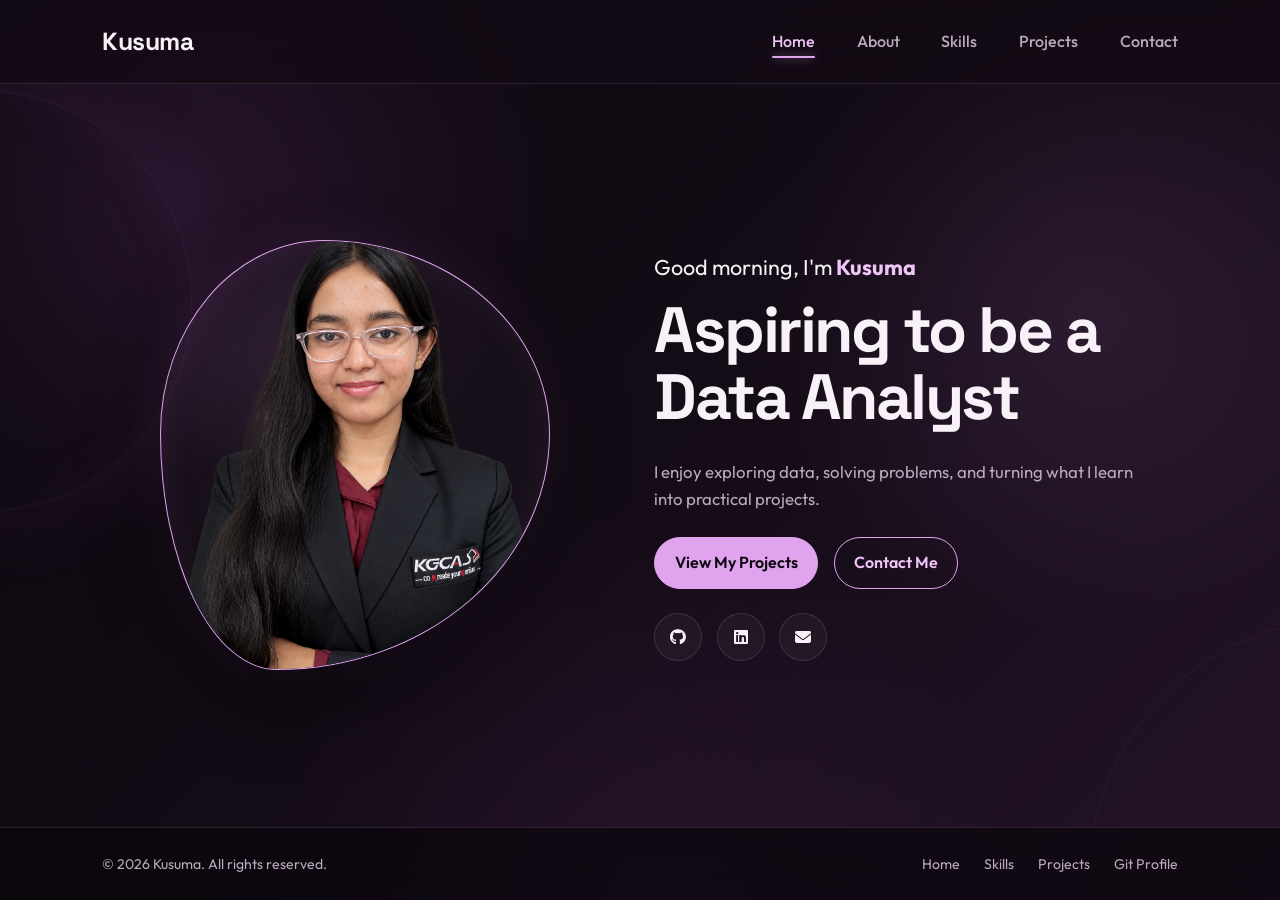
==== commit d497c676: "add options in home page and style" ====
--- a/index.html
+++ b/index.html
@@ -43,6 +43,19 @@
       </p>
 
       <h1>Aspiring to be a Data Analyst</h1>
+      <p class="hero-description">
+  I enjoy exploring data, solving problems, and turning
+  what I learn into practical projects.
+</p>
+
+<div class="hero-actions">
+  <a href="projects.html" class="hero-button">
+    View My Projects
+  </a>
+  <a href="contact.html" class="hero-button secondary">
+    Contact Me
+  </a>
+</div>
 
       <div class="social-links">
 
--- a/style.css
+++ b/style.css
@@ -798,3 +798,35 @@
   gap: 1rem; flex-wrap: wrap; justify-content: center;
 }
 }
+.hero-description {
+  color: var(--text-muted);
+  font-size: 1.05rem;
+  max-width: 520px;
+  margin-bottom: 1.5rem;
+}
+
+.hero-actions {
+  display: flex;
+  flex-wrap: wrap;
+  gap: 1rem;
+  margin-bottom: 1.5rem;
+}
+
+.hero-button {
+  display: inline-block;
+  padding: 0.75rem 1.2rem;
+  border: 1px solid var(--accent);
+  border-radius: 30px;
+  color: var(--bg-deep);
+  background: var(--accent);
+  font-weight: 600;
+}
+
+.hero-button.secondary {
+  color: var(--accent-bright);
+  background: transparent;
+}
+
+.hero-button:hover {
+  filter: brightness(1.1);
+}
